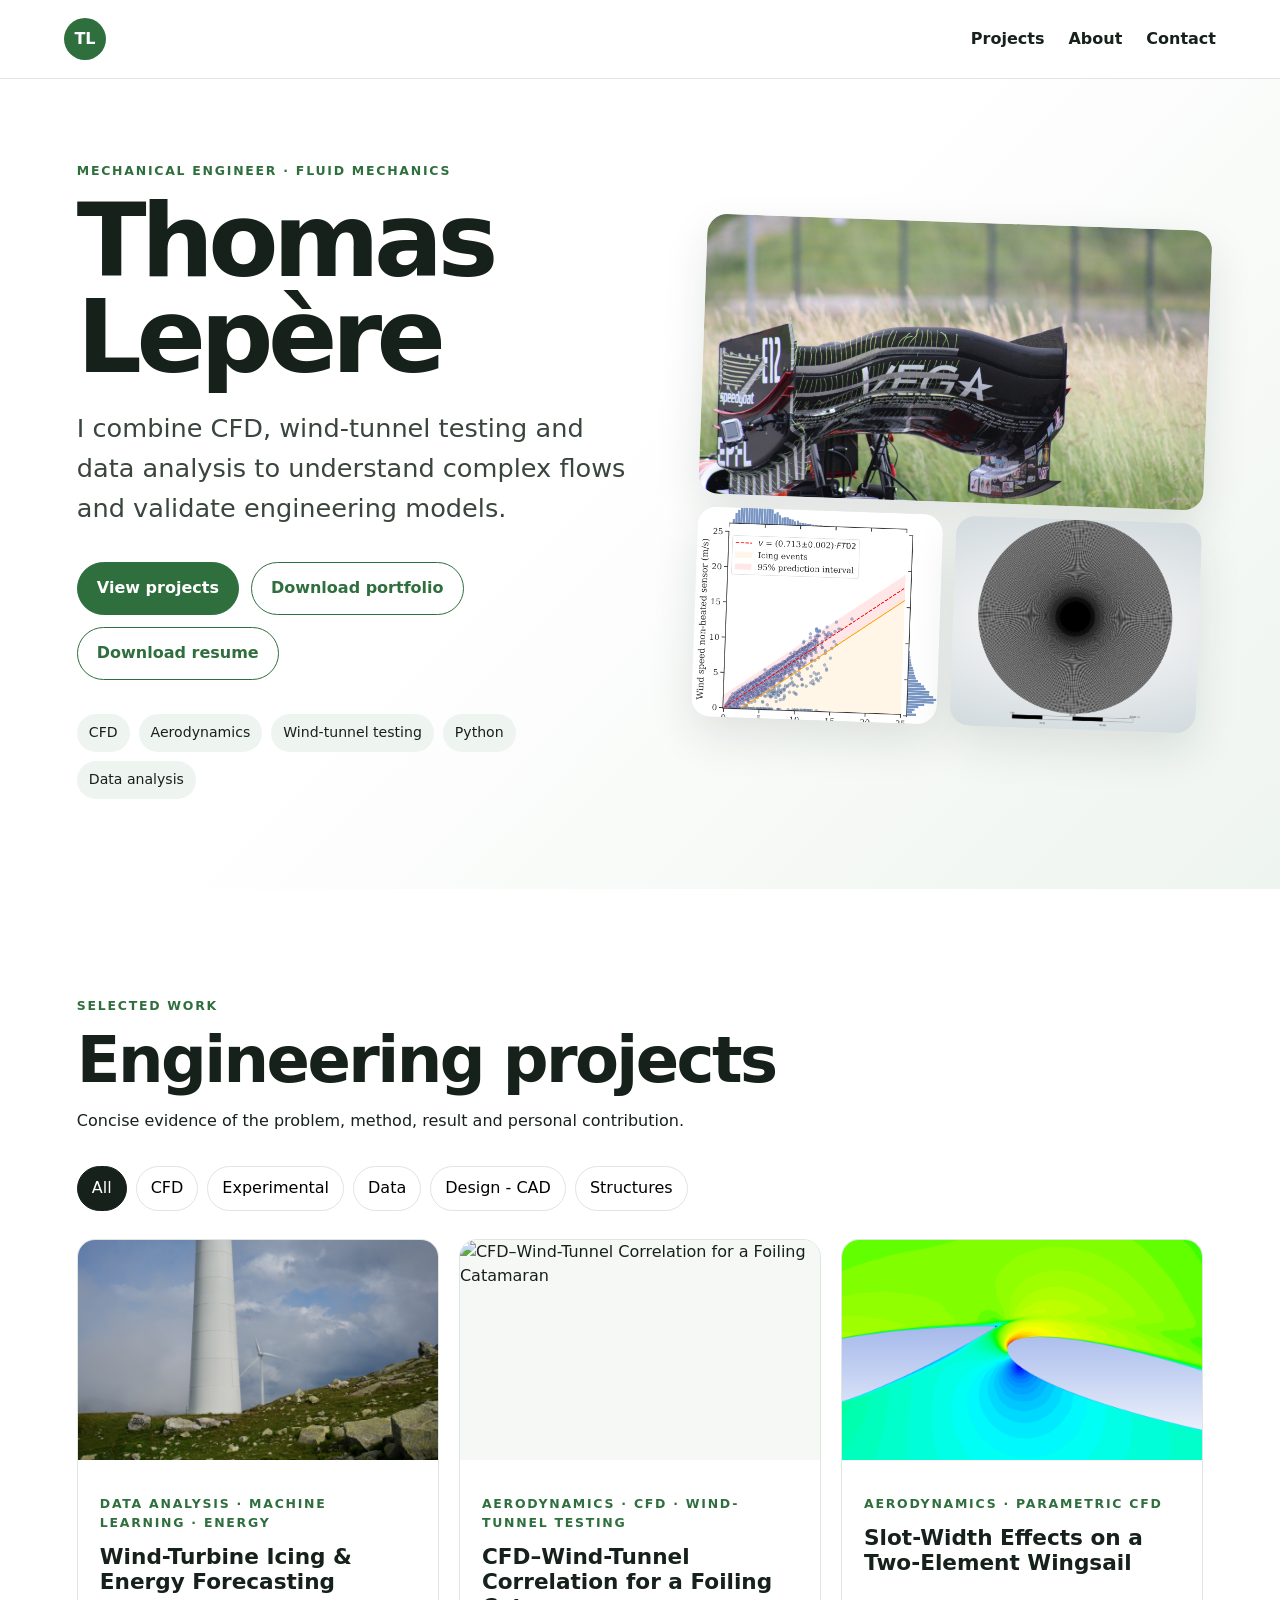
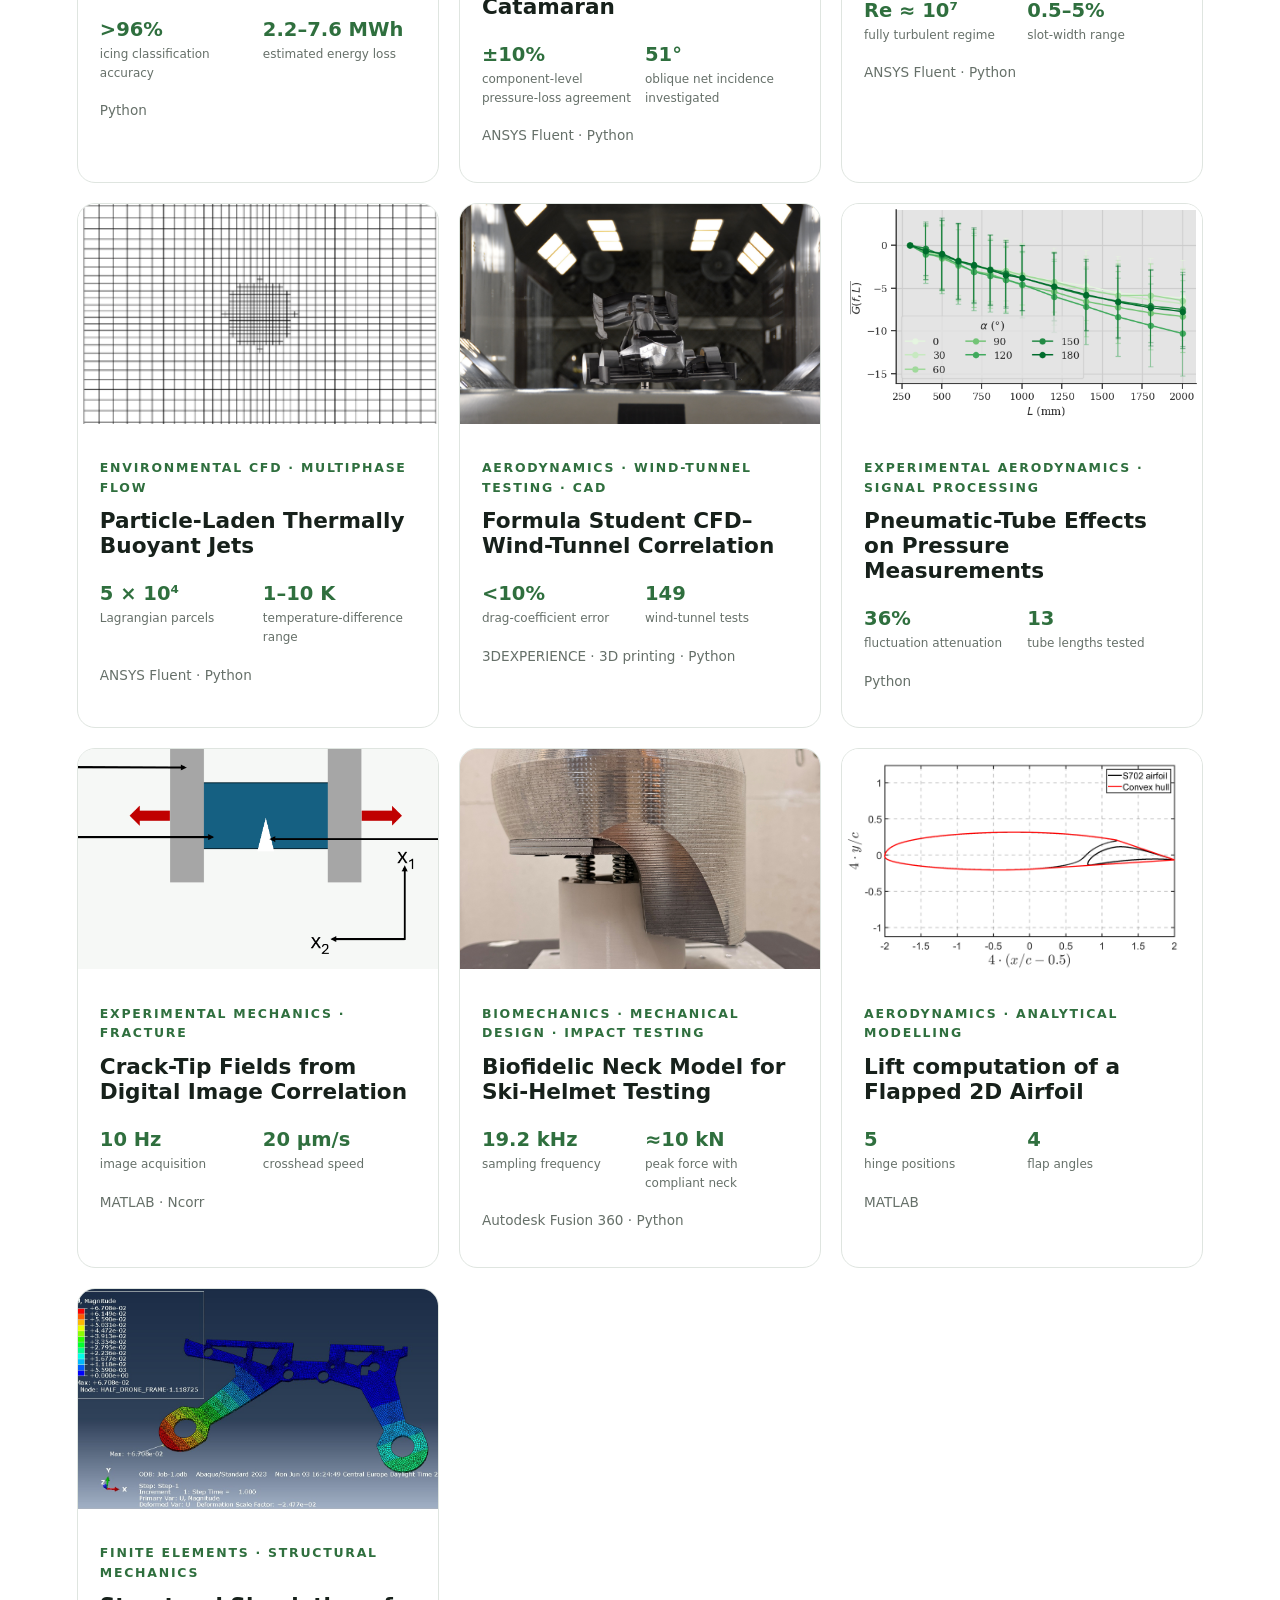
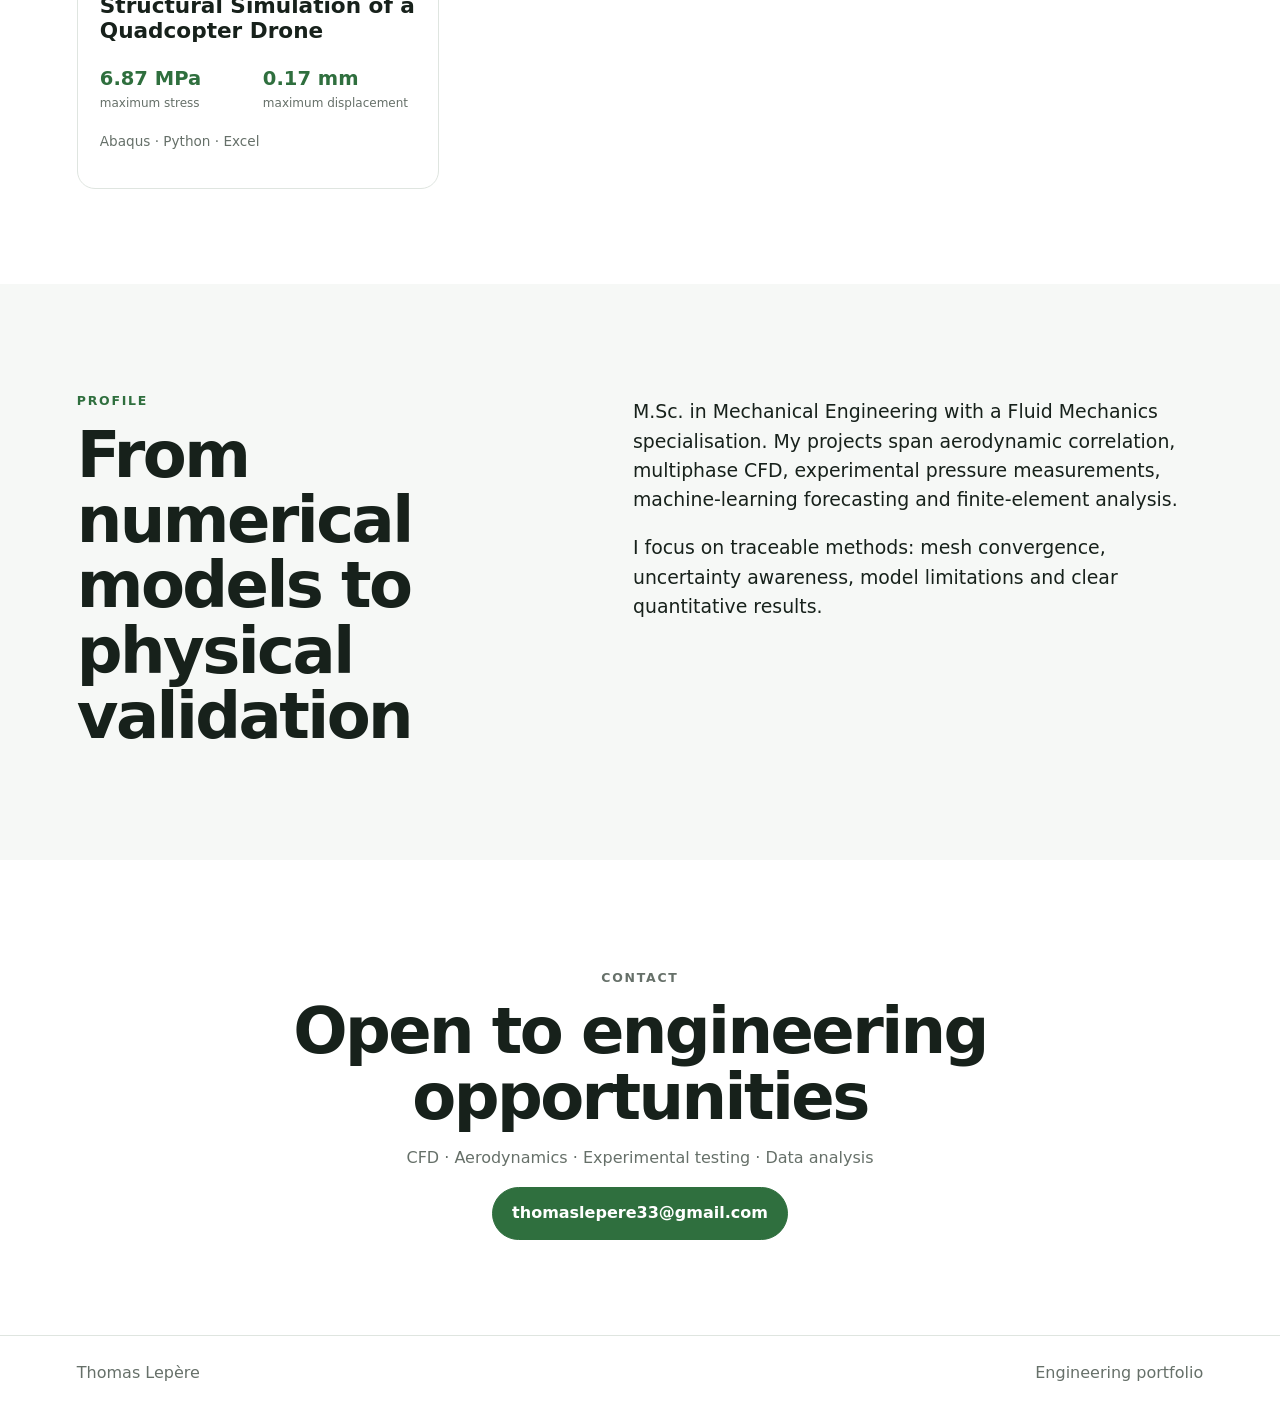
==== index.html @ ef188f52 "fini les cards" ====
<!doctype html>
<html lang="en">
  <head>
    <meta charset="utf-8">
    <meta name="viewport" content="width=device-width,initial-scale=1">
    <meta
      name="description"
      content="Thomas Lepère — Mechanical engineering portfolio focused on CFD, aerodynamics, wind-tunnel testing and data analysis."
    >
    <title>Thomas Lepère — Engineering Portfolio</title>
    <link rel="stylesheet" href="styles.css">
  </head>
  <body>
    <header class="site-header">
      <a class="brand" href="#top">TL</a>
      <nav>
        <a href="#projects">Projects</a>
        <a href="#about">About</a>
        <a href="#contact">Contact</a>
      </nav>
    </header>

    <main id="top">
      <section class="hero">
        <div class="hero-copy">
          <p class="eyebrow">Mechanical Engineer · Fluid Mechanics</p>
          <h1>Thomas Lepère</h1>
          <p class="lead">
            I combine CFD, wind-tunnel testing and data analysis to understand
            complex flows and validate engineering models.
          </p>
          <div class="hero-actions">
            <a class="button primary" href="#projects">View projects</a>
            <a class="button" href="portfolio.pdf">Download portfolio</a>
            <a class="button" href="resume.pdf">Download resume</a>
          </div>
          <div class="skill-row">
            <span>CFD</span>
            <span>Aerodynamics</span>
            <span>Wind-tunnel testing</span>
            <span>Python</span>
            <span>Data analysis</span>
          </div>
        </div>

        <div class="hero-visual">
          <div class="hero-grid">
            <img
              src="assets/formula-student/02.jpg"
              alt="Formula Student wind-tunnel model"
            >
            <img
              src="assets/wind-turbine-icing/01.png"
              alt="Wind turbine data analysis"
            >
            <img src="assets/wingsail-slot/01.png" alt="Wingsail CFD">
          </div>
        </div>
      </section>

      <section id="projects" class="section">
        <div class="section-heading">
          <p class="eyebrow">Selected work</p>
          <h2>Engineering projects</h2>
          <p>
            Concise evidence of the problem, method, result and personal
            contribution.
          </p>
        </div>

        <div class="filters">
          <button class="active" data-filter="all">All</button>
          <button data-filter="cfd">CFD</button>
          <button data-filter="wind">Experimental</button>
          <button data-filter="data">Data</button>
          <button data-filter="cad">Design - CAD</button>
          <button data-filter="structural">Structures</button>
        </div>

        <div class="project-grid">
          <article class="project-card" data-category="data analysis · machine learning · energy">
            <button
              class="card-open"
              data-project="wind-turbine-icing"
              aria-label="Open Wind-Turbine Icing & Energy Forecasting"
            >
              <div class="card-image">
                <img
                  src="assets/wind-turbine-icing/cover.jpeg"
                  alt="Wind-Turbine Icing & Energy Forecasting"
                  loading="lazy"
                >
              </div>
              <div class="card-body">
                <p class="eyebrow">Data analysis · Machine learning · Energy</p>
                <h3>Wind-Turbine Icing & Energy Forecasting</h3>
                <div class="metrics">
                  <span><strong>>96%</strong>icing classification accuracy</span>
                  <span><strong>2.2–7.6 MWh</strong>estimated energy loss</span>
                </div>
                <p class="tools">Python</p>
              </div>
            </button>
          </article>

          <article class="project-card" data-category="aerodynamics · cfd · wind-tunnel testing">
            <button
              class="card-open"
              data-project="tf35-correlation"
              aria-label="Open CFD–Wind-Tunnel Correlation for a Foiling Catamaran"
            >
              <div class="card-image">
                <img
                  src="assets/tf35-correlation/cover.png"
                  alt="CFD–Wind-Tunnel Correlation for a Foiling Catamaran"
                  loading="lazy"
                >
              </div>
              <div class="card-body">
                <p class="eyebrow">Aerodynamics · CFD · Wind-tunnel testing</p>
                <h3>CFD–Wind-Tunnel Correlation for a Foiling Catamaran</h3>
                <div class="metrics">
                  <span><strong>±10%</strong>component-level pressure-loss agreement</span>
                  <span><strong>51°</strong>oblique net incidence investigated</span>
                </div>
                <p class="tools">ANSYS Fluent · Python</p>
              </div>
            </button>
          </article>

          <article class="project-card" data-category="aerodynamics · parametric cfd">
            <button
              class="card-open"
              data-project="wingsail-slot"
              aria-label="Open Slot-Width Effects on a Two-Element Wingsail"
            >
              <div class="card-image">
                <img
                  src="assets/wingsail-slot/cover.png"
                  alt="Slot-Width Effects on a Two-Element Wingsail"
                  loading="lazy"
                >
              </div>
              <div class="card-body">
                <p class="eyebrow">Aerodynamics · Parametric CFD</p>
                <h3>Slot-Width Effects on a Two-Element Wingsail</h3>
                <div class="metrics">
                  <span><strong>Re ≈ 10⁷</strong>fully turbulent regime</span>
                  <span><strong>0.5–5%</strong>slot-width range</span>
                </div>
                <p class="tools">ANSYS Fluent · Python</p>
              </div>
            </button>
          </article>

          <article class="project-card" data-category="environmental cfd · multiphase flow">
            <button
              class="card-open"
              data-project="particle-jet"
              aria-label="Open Particle-Laden Thermally Buoyant Jets"
            >
              <div class="card-image">
                <img
                  src="assets/particle-jet/cover.png"
                  alt="Particle-Laden Thermally Buoyant Jets"
                  loading="lazy"
                >
              </div>
              <div class="card-body">
                <p class="eyebrow">Environmental CFD · Multiphase flow</p>
                <h3>Particle-Laden Thermally Buoyant Jets</h3>
                <div class="metrics">
                  <span><strong>5 × 10⁴</strong>Lagrangian parcels</span>
                  <span><strong>1–10 K</strong>temperature-difference range</span>
                </div>
                <p class="tools">ANSYS Fluent · Python</p>
              </div>
            </button>
          </article>

          <article class="project-card" data-category="aerodynamics · wind-tunnel testing · cad">
            <button
              class="card-open"
              data-project="formula-student"
              aria-label="Open Formula Student CFD–Wind-Tunnel Correlation"
            >
              <div class="card-image">
                <img
                  src="assets/formula-student/cover.jpg"
                  alt="Formula Student CFD–Wind-Tunnel Correlation"
                  loading="lazy"
                >
              </div>
              <div class="card-body">
                <p class="eyebrow">Aerodynamics · Wind-tunnel testing · CAD</p>
                <h3>Formula Student CFD–Wind-Tunnel Correlation</h3>
                <div class="metrics">
                  <span><strong><10%</strong>drag-coefficient error</span>
                  <span><strong>149</strong>wind-tunnel tests</span>
                </div>
                <p class="tools">3DEXPERIENCE · 3D printing · Python</p>
              </div>
            </button>
          </article>

          <article class="project-card" data-category="experimental aerodynamics · signal processing · wind-tunnel testing">
            <button
              class="card-open"
              data-project="pneumatic-tubes"
              aria-label="Open Pneumatic-Tube Effects on Pressure Measurements"
            >
              <div class="card-image">
                <img
                  src="assets/pneumatic-tubes/04.png"
                  alt="Pneumatic-Tube Effects on Pressure Measurements"
                  loading="lazy"
                >
              </div>
              <div class="card-body">
                <p class="eyebrow">Experimental aerodynamics · Signal processing</p>
                <h3>Pneumatic-Tube Effects on Pressure Measurements</h3>
                <div class="metrics">
                  <span><strong>36%</strong>fluctuation attenuation</span>
                  <span><strong>13</strong>tube lengths tested</span>
                </div>
                <p class="tools">Python</p>
              </div>
            </button>
          </article>

          <article class="project-card" data-category="experimental mechanics · fracture · structural mechanics">
            <button
              class="card-open"
              data-project="dic-crack"
              aria-label="Open Crack-Tip Fields from Digital Image Correlation"
            >
              <div class="card-image">
                <img
                  src="assets/dic-crack/01.png"
                  alt="Crack-Tip Fields from Digital Image Correlation"
                  loading="lazy"
                >
              </div>
              <div class="card-body">
                <p class="eyebrow">Experimental mechanics · Fracture</p>
                <h3>Crack-Tip Fields from Digital Image Correlation</h3>
                <div class="metrics">
                  <span><strong>10 Hz</strong>image acquisition</span>
                  <span><strong>20 µm/s</strong>crosshead speed</span>
                </div>
                <p class="tools">MATLAB · Ncorr</p>
              </div>
            </button>
          </article>

          <article class="project-card" data-category="biomechanics · mechanical design · impact testing · cad">
            <button
              class="card-open"
              data-project="helmet-neck"
              aria-label="Open Biofidelic Neck Model for Ski-Helmet Testing"
            >
              <div class="card-image">
                <img
                  src="assets/helmet-neck/cover.jpg"
                  alt="Biofidelic Neck Model for Ski-Helmet Testing"
                  loading="lazy"
                >
              </div>
              <div class="card-body">
                <p class="eyebrow">Biomechanics · Mechanical design · Impact testing</p>
                <h3>Biofidelic Neck Model for Ski-Helmet Testing</h3>
                <div class="metrics">
                  <span><strong>19.2 kHz</strong>sampling frequency</span>
                  <span><strong>≈10 kN</strong>peak force with compliant neck</span>
                </div>
                <p class="tools">Autodesk Fusion 360 · Python</p>
              </div>
            </button>
          </article>

          <article class="project-card" data-category="aerodynamics · analytical modelling">
            <button
              class="card-open"
              data-project="thin-airfoil"
              aria-label="Lift computation of a Flapped 2D Airfoil"
            >
              <div class="card-image">
                <img
                  src="assets/thin-airfoil/01.png"
                  alt="Lift computation of a Flapped 2D Airfoil"
                  loading="lazy"
                >
              </div>
              <div class="card-body">
                <p class="eyebrow">Aerodynamics · Analytical modelling</p>
                <h3>Lift computation of a Flapped 2D Airfoil</h3>
                <div class="metrics">
                  <span><strong>5</strong>hinge positions</span>
                  <span><strong>4</strong>flap angles</span>
                </div>
                <p class="tools">MATLAB</p>
              </div>
            </button>
          </article>

          <article class="project-card" data-category="finite elements · structural mechanics">
            <button
              class="card-open"
              data-project="drone-fea"
              aria-label="Open Structural Simulation of a Quadcopter Drone"
            >
              <div class="card-image">
                <img
                  src="assets/drone-fea/03.jpg"
                  alt="Structural Simulation of a Quadcopter Drone"
                  loading="lazy"
                >
              </div>
              <div class="card-body">
                <p class="eyebrow">Finite elements · Structural mechanics</p>
                <h3>Structural Simulation of a Quadcopter Drone</h3>
                <div class="metrics">
                  <span><strong>6.87 MPa</strong>maximum stress</span>
                  <span><strong>0.17 mm</strong>maximum displacement</span>
                </div>
                <p class="tools">Abaqus · Python · Excel</p>
              </div>
            </button>
          </article>
        </div>
      </section>

      <section id="about" class="section about">
        <div>
          <p class="eyebrow">Profile</p>
          <h2>From numerical models to physical validation</h2>
        </div>
        <div class="about-copy">
          <p>
            M.Sc. in Mechanical Engineering with a Fluid Mechanics specialisation.
            My projects span aerodynamic correlation, multiphase CFD,
            experimental pressure measurements, machine-learning forecasting and
            finite-element analysis.
          </p>
          <p>
            I focus on traceable methods: mesh convergence, uncertainty
            awareness, model limitations and clear quantitative results.
          </p>
        </div>
      </section>

      <section id="contact" class="section contact">
        <p class="eyebrow">Contact</p>
        <h2>Open to engineering opportunities</h2>
        <p>CFD · Aerodynamics · Experimental testing · Data analysis</p>
        <a class="button primary" href="mailto:thomaslepere33@gmail.com">
          thomaslepere33@gmail.com
        </a>
      </section>
    </main>

    <footer>
      <span>Thomas Lepère</span>
      <span>Engineering portfolio</span>
    </footer>

    <div class="detail-overlay" hidden>
      <section class="project-detail" id="wind-turbine-icing" hidden>
        <button class="detail-close" aria-label="Close project">×</button>
        <div class="detail-header">
          <p class="eyebrow">Data analysis · Machine learning · Energy</p>
          <h2>Wind-Turbine Icing & Energy Forecasting</h2>
          <p class="tools">Python</p>
        </div>
        <div class="detail-metrics">
          <div>
            <strong>>96%</strong>
            <span>icing classification accuracy</span>
          </div>
          <div>
            <strong>2.2–7.6 MWh</strong>
            <span>estimated energy loss</span>
          </div>
        </div>
        <div class="detail-copy">
          <div>
            <h3>Objective</h3>
            <p>
              Quantify icing-induced production losses and assess the long-term
              wind-energy potential of an alpine site.
            </p>
          </div>
          <div>
            <h3>Method</h3>
            <p>
              Combined SCADA data with heated and unheated anemometer
              measurements, labelled icing events, and trained classification and
              regression models.
            </p>
          </div>
          <div>
            <h3>Result</h3>
            <p>
              Identified 272 icing events. Estimated losses represented 5–18% of
              production, while long-term models indicated strong site potential.
            </p>
          </div>
          <div>
            <h3>My contribution</h3>
            <p>
              Data preparation, icing-event labelling, machine-learning
              modelling, statistical evaluation and energy-yield analysis.
            </p>
          </div>
        </div>
        <div class="gallery">
          <button class="gallery-item" data-full="assets/wind-turbine-icing/01.png">
            <img
              src="assets/wind-turbine-icing/01.png"
              alt="Figure from Wind-Turbine Icing & Energy Forecasting"
              loading="lazy"
            >
          </button>
          <button class="gallery-item" data-full="assets/wind-turbine-icing/03.png">
            <img
              src="assets/wind-turbine-icing/03.png"
              alt="Figure from Wind-Turbine Icing & Energy Forecasting"
              loading="lazy"
            >
          </button>
          <button class="gallery-item" data-full="assets/wind-turbine-icing/05.png">
            <img
              src="assets/wind-turbine-icing/05.png"
              alt="Figure from Wind-Turbine Icing & Energy Forecasting"
              loading="lazy"
            >
          </button>
          <button class="gallery-item" data-full="assets/wind-turbine-icing/02.png">
            <img
              src="assets/wind-turbine-icing/02.png"
              alt="Figure from Wind-Turbine Icing & Energy Forecasting"
              loading="lazy"
            >
          </button>
                    <button class="gallery-item" data-full="assets/wind-turbine-icing/04.png">
            <img
              src="assets/wind-turbine-icing/04.png"
              alt="Figure from Wind-Turbine Icing & Energy Forecasting"
              loading="lazy"
            >
          </button>
        </div>
      </section>

      <section class="project-detail" id="tf35-correlation" hidden>
        <button class="detail-close" aria-label="Close project">×</button>
        <div class="detail-header">
          <p class="eyebrow">Aerodynamics · CFD · Wind-tunnel testing</p>
          <h2>CFD–Wind-Tunnel Correlation for a Foiling Catamaran</h2>
          <p class="tools">ANSYS Fluent · Python</p>
        </div>
        <div class="detail-metrics">
          <div>
            <strong>±10%</strong>
            <span>component-level pressure-loss agreement</span>
          </div>
          <div>
            <strong>51°</strong>
            <span>oblique net incidence investigated</span>
          </div>
        </div>
        <div class="detail-copy">
          <div>
            <h3>Objective</h3>
            <p>
              Investigate the discrepancy between previous wind-tunnel
              measurements and CFD drag predictions for a TF35 foiling catamaran.
            </p>
          </div>
          <div>
            <h3>Method</h3>
            <p>
              Reproduced reduced-scale wind-tunnel conditions and compared
              resolved-net and porous-media modelling strategies.
            </p>
          </div>
          <div>
            <h3>Result</h3>
            <p>
              Matched component-level pressure losses after correcting porous
              parameters, but showed that the approach could not fully reproduce
              the net behaviour on the complete boat.
            </p>
          </div>
          <div>
            <h3>My contribution</h3>
            <p>
              CFD setup, wind-tunnel correlation, porous-media assessment and
              interpretation of modelling limitations.
            </p>
          </div>
        </div>
        <div class="gallery">
          <button class="gallery-item" data-full="assets/tf35-correlation/02.jpg">
            <img
              src="assets/tf35-correlation/02.jpg"
              alt="Figure from CFD–Wind-Tunnel Correlation for a Foiling Catamaran"
              loading="lazy"
            >
          </button>
          <button class="gallery-item" data-full="assets/tf35-correlation/01.png">
            <img
              src="assets/tf35-correlation/01.png"
              alt="Figure from CFD–Wind-Tunnel Correlation for a Foiling Catamaran"
              loading="lazy"
            >
          </button>
          <button class="gallery-item" data-full="assets/tf35-correlation/03.png">
            <img
              src="assets/tf35-correlation/03.png"
              alt="Figure from CFD–Wind-Tunnel Correlation for a Foiling Catamaran"
              loading="lazy"
            >
          </button>
          <button class="gallery-item" data-full="assets/tf35-correlation/04.png">
            <img
              src="assets/tf35-correlation/04.png"
              alt="Figure from CFD–Wind-Tunnel Correlation for a Foiling Catamaran"
              loading="lazy"
            >
          </button>
          <button class="gallery-item" data-full="assets/tf35-correlation/05.png">
            <img
              src="assets/tf35-correlation/05.png"
              alt="Figure from CFD–Wind-Tunnel Correlation for a Foiling Catamaran"
              loading="lazy"
            >
          </button>
        </div>
      </section>

      <section class="project-detail" id="wingsail-slot" hidden>
        <button class="detail-close" aria-label="Close project">×</button>
        <div class="detail-header">
          <p class="eyebrow">Aerodynamics · Parametric CFD</p>
          <h2>Slot-Width Effects on a Two-Element Wingsail</h2>
          <p class="tools">ANSYS Fluent · Python</p>
        </div>
        <div class="detail-metrics">
          <div>
            <strong>k-ω SST</strong>
            <span>turbulence model</span>
          </div>
          <div>
            <strong>60</strong>
            <span>configurations tested</span>
          </div>
        </div>
        <div class="detail-copy">
          <div>
            <h3>Objective</h3>
            <p>
              Determine when the slot between two wingsail elements improves
              aerodynamic performance.
            </p>
          </div>
          <div>
            <h3>Method</h3>
            <p>
              Ran a 2D steady-RANS parametric study across angle of attack,
              camber and slot width after mesh- and domain-convergence checks.
            </p>
          </div>
          <div>
            <h3>Result</h3>
            <p>
              No universal optimum was found. Wider gaps became more beneficial
              at high angles of attack, while performance depended strongly on
              camber and operating point.
            </p>
          </div>
          <div>
            <h3>My contribution</h3>
            <p>
              Geometry parameterisation, convergence studies, CFD campaign and
              aerodynamic post-processing.
            </p>
          </div>
        </div>
        <div class="gallery">
          <button class="gallery-item" data-full="assets/wingsail-slot/01.png">
            <img
              src="assets/wingsail-slot/01.png"
              alt="Figure from Slot-Width Effects on a Two-Element Wingsail"
              loading="lazy"
            >
          </button>
          <button class="gallery-item" data-full="assets/wingsail-slot/02.png">
            <img
              src="assets/wingsail-slot/02.png"
              alt="Figure from Slot-Width Effects on a Two-Element Wingsail"
              loading="lazy"
            >
          </button>
          <button class="gallery-item" data-full="assets/wingsail-slot/04.png">
            <img
              src="assets/wingsail-slot/04.png"
              alt="Figure from Slot-Width Effects on a Two-Element Wingsail"
              loading="lazy"
            >
          </button>
          <button class="gallery-item" data-full="assets/wingsail-slot/03.png">
            <img
              src="assets/wingsail-slot/03.png"
              alt="Figure from Slot-Width Effects on a Two-Element Wingsail"
              loading="lazy"
            >
          </button>
          <button class="gallery-item" data-full="assets/wingsail-slot/05.png">
            <img
              src="assets/wingsail-slot/05.png"
              alt="Figure from Slot-Width Effects on a Two-Element Wingsail"
              loading="lazy"
            >
          </button>
        </div>
      </section>

      <section class="project-detail" id="particle-jet" hidden>
        <button class="detail-close" aria-label="Close project">×</button>
        <div class="detail-header">
          <p class="eyebrow">Environmental CFD · Multiphase flow</p>
          <h2>Particle-Laden Thermally Buoyant Jets</h2>
          <p class="tools">ANSYS Fluent · Python</p>
        </div>
        <div class="detail-metrics">
          <div>
            <strong>5 × 10⁴</strong>
            <span>Lagrangian parcels</span>
          </div>
          <div>
            <strong>1–10 K</strong>
            <span>temperature-difference range</span>
          </div>
        </div>
        <div class="detail-copy">
          <div>
            <h3>Objective</h3>
            <p>
              Assess how thermal buoyancy changes a horizontal jet trajectory and
              the resulting particle deposition.
            </p>
          </div>
          <div>
            <h3>Method</h3>
            <p>
              Coupled a 3D steady-RANS carrier phase with a Lagrangian Discrete
              Phase Model, including mesh convergence and sediment trapping.
            </p>
          </div>
          <div>
            <h3>Result</h3>
            <p>
              Thermal buoyancy strongly deflected the plume, while deposition
              changed noticeably only for a limited fraction of particles.
            </p>
          </div>
          <div>
            <h3>My contribution</h3>
            <p>
              Simulation setup, mesh-convergence analysis, multiphase modelling
              and plume/deposition post-processing.
            </p>
          </div>
        </div>
        <div class="gallery">
          <button class="gallery-item" data-full="assets/particle-jet/02.png">
            <img
              src="assets/particle-jet/02.png"
              alt="Figure from Particle-Laden Thermally Buoyant Jets"
              loading="lazy"
            >
          </button>
          <button class="gallery-item" data-full="assets/particle-jet/04.png">
            <img
              src="assets/particle-jet/04.png"
              alt="Figure from Particle-Laden Thermally Buoyant Jets"
              loading="lazy"
            >
          </button>
          <button class="gallery-item" data-full="assets/particle-jet/01.png">
            <img
              src="assets/particle-jet/01.png"
              alt="Figure from Particle-Laden Thermally Buoyant Jets"
              loading="lazy"
            >
          </button>
          <button class="gallery-item" data-full="assets/particle-jet/05.png">
            <img
              src="assets/particle-jet/05.png"
              alt="Figure from Particle-Laden Thermally Buoyant Jets"
              loading="lazy"
            >
          </button>
          <button class="gallery-item" data-full="assets/particle-jet/03.png">
            <img
              src="assets/particle-jet/03.png"
              alt="Figure from Particle-Laden Thermally Buoyant Jets"
              loading="lazy"
            >
          </button>
        </div>
      </section>

      <section class="project-detail" id="formula-student" hidden>
        <button class="detail-close" aria-label="Close project">×</button>
        <div class="detail-header">
          <p class="eyebrow">Aerodynamics · Wind-tunnel testing · CAD</p>
          <h2>Formula Student CFD–Wind-Tunnel Correlation</h2>
          <p class="tools">3DEXPERIENCE · 3D printing · Python</p>
        </div>
        <div class="detail-metrics">
          <div>
            <strong><50 m/s</strong>
            <span>maximum wind speed</span>
          </div>
          <div>
            <strong>450 N</strong>
            <span>maximum downforce</span>
          </div>
        </div>
        <div class="detail-copy">
          <div>
            <h3>Objective</h3>
            <p>
              Validate the team’s CFD methodology using a reduced-scale Formula
              Student race-car model.
            </p>
          </div>
          <div>
            <h3>Method</h3>
            <p>
              Designed and tested a 1:3-scale 3D-printed model, then compared
              measured aerodynamic coefficients and flow observations with CFD.
            </p>
          </div>
          <div>
            <h3>Result</h3>
            <p>
              Drag correlation was within 10%. Lift proved more sensitive to
              support effects, model deformation and measurement uncertainty.
            </p>
          </div>
          <div>
            <h3>My contribution</h3>
            <p>
              Reduced-model CAD and manufacturing, experimental campaign.
            </p>
          </div>
        </div>
        <div class="gallery">
          <button class="gallery-item" data-full="assets/formula-student/01.png">
            <img
              src="assets/formula-student/01.png"
              alt="Figure from Formula Student CFD–Wind-Tunnel Correlation"
              loading="lazy"
            >
          </button>
          <button class="gallery-item" data-full="assets/formula-student/02.jpg">
            <img
              src="assets/formula-student/02.jpg"
              alt="Figure from Formula Student CFD–Wind-Tunnel Correlation"
              loading="lazy"
            >
          </button>
          <button class="gallery-item" data-full="assets/formula-student/03.jpg">
            <img
              src="assets/formula-student/03.jpg"
              alt="Figure from Formula Student CFD–Wind-Tunnel Correlation"
              loading="lazy"
            >
          </button>
          <button class="gallery-item" data-full="assets/formula-student/04.png">
            <img
              src="assets/formula-student/04.png"
              alt="Figure from Formula Student CFD–Wind-Tunnel Correlation"
              loading="lazy"
            >
          </button>
        </div>
      </section>

      <section class="project-detail" id="pneumatic-tubes" hidden>
        <button class="detail-close" aria-label="Close project">×</button>
        <div class="detail-header">
          <p class="eyebrow">Experimental aerodynamics · Signal processing</p>
          <h2>Pneumatic-Tube Effects on Pressure Measurements</h2>
          <p class="tools">Python</p>
        </div>
        <div class="detail-metrics">
          <div>
            <strong>30 seconds</strong>
            <span>acquisition duration</span>
          </div>
          <div>
            <strong>1000 Hz</strong>
            <span>sampling frequency</span>
          </div>
        </div>
        <div class="detail-copy">
          <div>
            <h3>Objective</h3>
            <p>
              Quantify how pneumatic-tube length affects steady and unsteady
              wall-pressure measurements.
            </p>
          </div>
          <div>
            <h3>Method</h3>
            <p>
              Designed a cylinder experiment, acquired pressure signals for
              several angular positions, and performed statistical and spectral
              analyses.
            </p>
          </div>
          <div>
            <h3>Result</h3>
            <p>
              Mean pressure coefficients remained nearly unchanged, whereas
              longer tubes attenuated pressure fluctuations and shifted spectral
              content.
            </p>
          </div>
          <div>
            <h3>My contribution</h3>
            <p>
              Experimental design, acquisition workflow, statistics, Fourier
              analysis and interpretation of the measurement chain.
            </p>
          </div>
        </div>
        <div class="gallery">
          <button class="gallery-item" data-full="assets/pneumatic-tubes/02.png">
            <img
              src="assets/pneumatic-tubes/02.png"
              alt="Figure from Pneumatic-Tube Effects on Pressure Measurements"
              loading="lazy"
            >
          </button>
          <button class="gallery-item" data-full="assets/pneumatic-tubes/01.png">
            <img
              src="assets/pneumatic-tubes/01.png"
              alt="Figure from Pneumatic-Tube Effects on Pressure Measurements"
              loading="lazy"
            >
          </button>
          <button class="gallery-item" data-full="assets/pneumatic-tubes/03.png">
            <img
              src="assets/pneumatic-tubes/03.png"
              alt="Figure from Pneumatic-Tube Effects on Pressure Measurements"
              loading="lazy"
            >
          </button>
          <button class="gallery-item" data-full="assets/pneumatic-tubes/04.png">
            <img
              src="assets/pneumatic-tubes/04.png"
              alt="Figure from Pneumatic-Tube Effects on Pressure Measurements"
              loading="lazy"
            >
          </button>
          <button class="gallery-item" data-full="assets/pneumatic-tubes/05.png">
            <img
              src="assets/pneumatic-tubes/05.png"
              alt="Figure from Pneumatic-Tube Effects on Pressure Measurements"
              loading="lazy"
            >
          </button>
          <button class="gallery-item" data-full="assets/pneumatic-tubes/06.png">
            <img
              src="assets/pneumatic-tubes/06.png"
              alt="Figure from Pneumatic-Tube Effects on Pressure Measurements"
              loading="lazy"
            >
          </button>
          <button class="gallery-item" data-full="assets/pneumatic-tubes/07.png">
            <img
              src="assets/pneumatic-tubes/07.png"
              alt="Figure from Pneumatic-Tube Effects on Pressure Measurements"
              loading="lazy"
            >
          </button>
        </div>
      </section>

      <section class="project-detail" id="dic-crack" hidden>
        <button class="detail-close" aria-label="Close project">×</button>
        <div class="detail-header">
          <p class="eyebrow">Experimental mechanics · Fracture</p>
          <h2>Crack-Tip Fields from Digital Image Correlation</h2>
          <p class="tools">MATLAB · Ncorr</p>
        </div>
        <div class="detail-metrics">
          <div>
            <strong>3</strong>
            <span>samples studied</span>
          </div>
          <div>
            <strong>20 µm/s</strong>
            <span>crosshead speed</span>
          </div>
        </div>
        <div class="detail-copy">
          <div>
            <h3>Objective</h3>
            <p>
              Assess whether linear-elastic fracture mechanics remains valid for
              highly deformable polyacrylamide hydrogels.
            </p>
          </div>
          <div>
            <h3>Method</h3>
            <p>
              Used Digital Image Correlation to obtain displacement and strain
              fields, calculated the J-integral and compared linear and
              nonlinear stress-intensity estimates.
            </p>
          </div>
          <div>
            <h3>Result</h3>
            <p>
              The linear model agreed well with two samples, while a third
              highlighted sensitivity to nonlinear material behaviour and
              experimental conditions.
            </p>
          </div>
          <div>
            <h3>My contribution</h3>
            <p>
              DIC processing, stress-field reconstruction, J-integral
              implementation and comparison of fracture models.
            </p>
          </div>
        </div>
        <div class="gallery">
          <button class="gallery-item" data-full="assets/dic-crack/01.png">
            <img
              src="assets/dic-crack/01.png"
              alt="Figure from Crack-Tip Fields from Digital Image Correlation"
              loading="lazy"
            >
          </button>
          <button class="gallery-item" data-full="assets/dic-crack/02.png">
            <img
              src="assets/dic-crack/02.png"
              alt="Figure from Crack-Tip Fields from Digital Image Correlation"
              loading="lazy"
            >
          </button>
          <button class="gallery-item" data-full="assets/dic-crack/04.png">
            <img
              src="assets/dic-crack/04.png"
              alt="Figure from Crack-Tip Fields from Digital Image Correlation"
              loading="lazy"
            >
          </button>
          <button class="gallery-item" data-full="assets/dic-crack/03.png">
            <img
              src="assets/dic-crack/03.png"
              alt="Figure from Crack-Tip Fields from Digital Image Correlation"
              loading="lazy"
            >
          </button>
          <button class="gallery-item" data-full="assets/dic-crack/05.png">
            <img
              src="assets/dic-crack/05.png"
              alt="Figure from Crack-Tip Fields from Digital Image Correlation"
              loading="lazy"
            >
          </button>
        </div>
      </section>

      <section class="project-detail" id="helmet-neck" hidden>
        <button class="detail-close" aria-label="Close project">×</button>
        <div class="detail-header">
          <p class="eyebrow">Biomechanics · Mechanical design · Impact testing</p>
          <h2>Biofidelic Neck Model for Ski-Helmet Testing</h2>
          <p class="tools">Autodesk Fusion 360 · Python</p>
        </div>
        <div class="detail-metrics">
          <div>
            <strong>19.2 kHz</strong>
            <span>sampling frequency</span>
          </div>
          <div>
            <strong>≈10 kN</strong>
            <span>peak force with compliant neck</span>
          </div>
        </div>
        <div class="detail-copy">
          <div>
            <h3>Objective</h3>
            <p>
              Introduce controlled neck-like compliance into a conventional rigid
              helmet-impact test setup.
            </p>
          </div>
          <div>
            <h3>Method</h3>
            <p>
              Designed a spring-based, manufacturable neck with guides and an
              end-stop, then compared rigid and compliant configurations in
              drop-tower tests.
            </p>
          </div>
          <div>
            <h3>Result</h3>
            <p>
              The compliant configuration reduced peak force from approximately
              12–13 kN to about 10 kN and reduced exposure above the 250 g
              threshold.
            </p>
          </div>
          <div>
            <h3>My contribution</h3>
            <p>
              Concept selection, CAD design, component sizing, prototype
              integration and test-data analysis.
            </p>
          </div>
        </div>
        <div class="gallery">
          <button class="gallery-item" data-full="assets/helmet-neck/04.png">
            <img
              src="assets/helmet-neck/04.png"
              alt="Figure from Biofidelic Neck Model for Ski-Helmet Testing"
              loading="lazy"
            >
          </button>
          <button class="gallery-item" data-full="assets/helmet-neck/02.png">
            <img
              src="assets/helmet-neck/02.png"
              alt="Figure from Biofidelic Neck Model for Ski-Helmet Testing"
              loading="lazy"
            >
          </button>
          <button class="gallery-item" data-full="assets/helmet-neck/03.jpg">
            <img
              src="assets/helmet-neck/03.jpg"
              alt="Figure from Biofidelic Neck Model for Ski-Helmet Testing"
              loading="lazy"
            >
          </button>
        </div>
      </section>

      <section class="project-detail" id="thin-airfoil" hidden>
        <button class="detail-close" aria-label="Close project">×</button>
        <div class="detail-header">
          <p class="eyebrow">Aerodynamics · Analytical modelling</p>
          <h2>Lift and Drag of a Flapped 2D Airfoil</h2>
          <p class="tools">MATLAB</p>
        </div>
        <div class="detail-metrics">
          <div>
            <strong>5</strong>
            <span>hinge positions</span>
          </div>
          <div>
            <strong>4</strong>
            <span>flap angles</span>
          </div>
        </div>
        <div class="detail-copy">
          <div>
            <h3>Objective</h3>
            <p>
              Reproduce lift and pressure-distribution trends from a published
              two-dimensional airfoil study.
            </p>
          </div>
          <div>
            <h3>Method</h3>
            <p>
              Implemented Thin Airfoil Theory with an arbitrary flap-hinge
              location and compared multiple flap-angle and hinge-position
              configurations.
            </p>
          </div>
          <div>
            <h3>Result</h3>
            <p>
              The analytical model reproduced low-angle trends efficiently, while
              deviations increased near separation and stall where inviscid
              theory is limited.
            </p>
          </div>
          <div>
            <h3>My contribution</h3>
            <p>
              MATLAB implementation, geometry parameterisation and validation
              against reference results.
            </p>
          </div>
        </div>
        <div class="gallery">
          <button class="gallery-item" data-full="assets/thin-airfoil/01.png">
            <img
              src="assets/thin-airfoil/01.png"
              alt="Figure from Lift and Drag of a Flapped 2D Airfoil"
              loading="lazy"
            >
          </button>
          <button class="gallery-item" data-full="assets/thin-airfoil/02.png">
            <img
              src="assets/thin-airfoil/02.png"
              alt="Figure from Lift and Drag of a Flapped 2D Airfoil"
              loading="lazy"
            >
          </button>
          <button class="gallery-item" data-full="assets/thin-airfoil/03.png">
            <img
              src="assets/thin-airfoil/03.png"
              alt="Figure from Lift and Drag of a Flapped 2D Airfoil"
              loading="lazy"
            >
          </button>
          <button class="gallery-item" data-full="assets/thin-airfoil/04.png">
            <img
              src="assets/thin-airfoil/04.png"
              alt="Figure from Lift and Drag of a Flapped 2D Airfoil"
              loading="lazy"
            >
          </button>
        </div>
      </section>

      <section class="project-detail" id="drone-fea" hidden>
        <button class="detail-close" aria-label="Close project">×</button>
        <div class="detail-header">
          <p class="eyebrow">Finite elements · Structural mechanics</p>
          <h2>Structural Simulation of a Quadcopter Drone</h2>
          <p class="tools">Abaqus · Python · Excel</p>
        </div>
        <div class="detail-metrics">
          <div>
            <strong>6.87 MPa</strong>
            <span>maximum stress</span>
          </div>
          <div>
            <strong>0.17 mm</strong>
            <span>maximum displacement</span>
          </div>
        </div>
        <div class="detail-copy">
          <div>
            <h3>Objective</h3>
            <p>
              Validate an FPV drone frame under normal-flight loads and identify
              opportunities for weight reduction.
            </p>
          </div>
          <div>
            <h3>Method</h3>
            <p>
              Performed modal and static finite-element analyses with
              mesh-convergence studies for hovering, camera integration and
              asymmetric turning.
            </p>
          </div>
          <div>
            <h3>Result</h3>
            <p>
              The most demanding turning case remained far below the aluminium
              yield strength, supporting further mass optimisation.
            </p>
          </div>
          <div>
            <h3>My contribution</h3>
            <p>
              Load-case definition, FE modelling, convergence studies and
              structural-margin assessment.
            </p>
          </div>
        </div>
        <div class="gallery">
          <button class="gallery-item" data-full="assets/drone-fea/03.jpg">
            <img
              src="assets/drone-fea/03.jpg"
              alt="Figure from Structural Simulation of a Quadcopter Drone"
              loading="lazy"
            >
          </button>
          <button class="gallery-item" data-full="assets/drone-fea/01.png">
            <img
              src="assets/drone-fea/01.png"
              alt="Figure from Structural Simulation of a Quadcopter Drone"
              loading="lazy"
            >
          </button>
          <button class="gallery-item" data-full="assets/drone-fea/02.jpg">
            <img
              src="assets/drone-fea/02.jpg"
              alt="Figure from Structural Simulation of a Quadcopter Drone"
              loading="lazy"
            >
          </button>
        </div>
      </section>
    </div>

    <div class="lightbox" hidden>
      <button aria-label="Close image">×</button>
      <img alt="Expanded project figure">
    </div>

    <script src="script.js"></script>
  </body>
</html>
---- styles.css ----
:root {
  --ink: #17211b;
  --muted: #667069;
  --line: #dfe5e0;
  --paper: #f6f8f6;
  --green: #2f6f3e;
  --accent: #55a630;
  --white: #fff;
  --radius: 18px;
  --shadow: 0 18px 45px rgba(20, 35, 24, 0.11);
}

* {
  box-sizing: border-box;
}

html {
  scroll-behavior: smooth;
}

body {
  margin: 0;
  font-family: Inter, ui-sans-serif, system-ui, -apple-system, BlinkMacSystemFont,
    "Segoe UI", sans-serif;
  color: var(--ink);
  background: var(--white);
  line-height: 1.55;
}

img {
  max-width: 100%;
  display: block;
}

button,
a {
  font: inherit;
}

.site-header {
  position: sticky;
  top: 0;
  z-index: 20;
  display: flex;
  justify-content: space-between;
  align-items: center;
  padding: 18px clamp(22px, 5vw, 72px);
  background: rgba(255, 255, 255, 0.92);
  backdrop-filter: blur(14px);
  border-bottom: 1px solid var(--line);
}

.brand {
  display: grid;
  place-items: center;
  width: 42px;
  height: 42px;
  border-radius: 50%;
  background: var(--green);
  color: #fff;
  text-decoration: none;
  font-weight: 800;
}

.site-header nav {
  display: flex;
  gap: 24px;
}

.site-header nav a {
  color: var(--ink);
  text-decoration: none;
  font-weight: 650;
}

.hero {
  min-height: 78vh;
  display: grid;
  grid-template-columns: 1.05fr 0.95fr;
  align-items: center;
  gap: 5vw;
  padding: 70px clamp(22px, 6vw, 92px) 90px;
  background: linear-gradient(135deg, #fff 45%, #eef4ef);
}

.hero h1 {
  font-size: clamp(54px, 8vw, 108px);
  line-height: 0.93;
  letter-spacing: -0.055em;
  margin: 12px 0 24px;
}

.eyebrow {
  text-transform: uppercase;
  letter-spacing: 0.14em;
  font-size: 0.78rem;
  font-weight: 800;
  color: var(--green);
}

.lead {
  font-size: clamp(20px, 2vw, 29px);
  max-width: 760px;
  color: #39453d;
}

.hero-actions {
  display: flex;
  gap: 12px;
  flex-wrap: wrap;
  margin: 34px 0;
}

.button {
  display: inline-flex;
  align-items: center;
  justify-content: center;
  padding: 13px 19px;
  border: 1px solid var(--green);
  border-radius: 999px;
  color: var(--green);
  font-weight: 750;
  text-decoration: none;
}

.button.primary {
  background: var(--green);
  color: #fff;
}

.skill-row {
  display: flex;
  flex-wrap: wrap;
  gap: 9px;
}

.skill-row span {
  padding: 8px 12px;
  background: #eef4ef;
  border-radius: 999px;
  font-size: 0.88rem;
}

.hero-grid {
  display: grid;
  grid-template-columns: 1fr 1fr;
  gap: 13px;
  transform: rotate(2deg);
}

.hero-grid img {
  width: 100%;
  height: 210px;
  object-fit: cover;
  border-radius: 20px;
  box-shadow: var(--shadow);
  background: #fff;
}

.hero-grid img:first-child {
  grid-column: 1 / -1;
  height: 280px;
}

.section {
  padding: 95px clamp(22px, 6vw, 92px);
}

.section-heading {
  max-width: 700px;
  margin-bottom: 32px;
}

.section h2 {
  font-size: clamp(38px, 5vw, 68px);
  line-height: 1.02;
  letter-spacing: -0.04em;
  margin: 8px 0 16px;
}

.filters {
  display: flex;
  gap: 9px;
  flex-wrap: wrap;
  margin-bottom: 28px;
}

.filters button {
  border: 1px solid var(--line);
  background: #fff;
  padding: 9px 14px;
  border-radius: 999px;
  cursor: pointer;
}

.filters button.active {
  background: var(--ink);
  color: #fff;
  border-color: var(--ink);
}

.project-grid {
  display: grid;
  grid-template-columns: repeat(3, minmax(0, 1fr));
  gap: 20px;
}

.project-card {
  border: 1px solid var(--line);
  border-radius: var(--radius);
  overflow: hidden;
  background: #fff;
  transition: 0.2s transform, 0.2s box-shadow;
}

.project-card:hover {
  transform: translateY(-5px);
  box-shadow: var(--shadow);
}

.card-open {
  display: block;
  width: 100%;
  border: 0;
  background: transparent;
  padding: 0;
  text-align: left;
  cursor: pointer;
  color: inherit;
}

.card-image {
  height: 220px;
  background: var(--paper);
  overflow: hidden;
}

.card-image img {
  width: 100%;
  height: 100%;
  object-fit: cover;
}

.card-body {
  padding: 22px;
}

.card-body h3 {
  font-size: 1.35rem;
  line-height: 1.15;
  margin: 8px 0 20px;
}

.metrics {
  display: grid;
  grid-template-columns: 1fr 1fr;
  gap: 10px;
}

.metrics span {
  font-size: 0.75rem;
  color: var(--muted);
}

.metrics strong {
  display: block;
  color: var(--green);
  font-size: 1.22rem;
}

.tools {
  color: var(--muted);
  font-size: 0.85rem;
  margin-top: 18px;
}

.about {
  display: grid;
  grid-template-columns: 0.9fr 1.1fr;
  gap: 7vw;
  background: var(--paper);
}

.about-copy {
  font-size: 1.18rem;
}

.contact {
  text-align: center;
}

.contact p {
  color: var(--muted);
}

footer {
  display: flex;
  justify-content: space-between;
  padding: 25px clamp(22px, 6vw, 92px);
  border-top: 1px solid var(--line);
  color: var(--muted);
}

.project-detail {
  position: relative;
  max-width: 1180px;
  margin: auto;
  background: #fff;
  border-radius: 26px;
  padding: clamp(25px, 5vw, 70px);
  box-shadow: var(--shadow);
}

.detail-header h2 {
  font-size: clamp(38px, 5vw, 68px);
  line-height: 1;
  margin: 10px 0;
}

.detail-metrics {
  display: grid;
  grid-template-columns: 1fr 1fr;
  gap: 14px;
  margin: 35px 0;
}

.detail-metrics div {
  background: var(--paper);
  border-radius: 16px;
  padding: 20px;
}

.detail-metrics strong {
  display: block;
  font-size: 2rem;
  color: var(--green);
}

.detail-metrics span {
  color: var(--muted);
}

.detail-copy {
  display: grid;
  grid-template-columns: 1fr 1fr;
  gap: 20px 36px;
  margin-bottom: 38px;
}

.detail-copy h3 {
  font-size: 0.85rem;
  text-transform: uppercase;
  letter-spacing: 0.12em;
  color: var(--green);
}

.gallery {
  display: grid;
  grid-template-columns: repeat(3, 1fr);
  gap: 12px;
}

.gallery-item {
  border: 0;
  padding: 0;
  background: var(--paper);
  border-radius: 12px;
  overflow: hidden;
  cursor: zoom-in;
}

.gallery-item img {
  width: 100%;
  height: 220px;
  object-fit: contain;
}

.lightbox {
  position: fixed;
  inset: 0;
  z-index: 60;
  background: rgba(0, 0, 0, 0.9);
  display: grid;
  place-items: center;
  padding: 5vw;
}

.lightbox img {
  max-width: 92vw;
  max-height: 88vh;
  object-fit: contain;
}

.lightbox button {
  position: absolute;
  right: 25px;
  top: 15px;
  color: #fff;
  background: transparent;
  border: 0;
  font-size: 2.5rem;
  cursor: pointer;
}

[hidden] {
  display: none !important;
}

@media (max-width: 950px) {
  .hero {
    grid-template-columns: 1fr;
  }

  .hero-visual {
    max-width: 720px;
  }

  .project-grid {
    grid-template-columns: repeat(2, 1fr);
  }

  .about {
    grid-template-columns: 1fr;
  }

  .gallery {
    grid-template-columns: repeat(2, 1fr);
  }
}

@media (max-width: 620px) {
  .site-header nav {
    gap: 12px;
    font-size: 0.88rem;
  }

  .hero {
    padding-top: 45px;
  }

  .hero-grid img,
  .hero-grid img:first-child {
    height: 165px;
  }

  .project-grid {
    grid-template-columns: 1fr;
  }

  .detail-copy,
  .detail-metrics {
    grid-template-columns: 1fr;
  }

  .gallery {
    grid-template-columns: 1fr;
  }

  .gallery-item img {
    height: auto;
  }

  .metrics {
    grid-template-columns: 1fr 1fr;
  }

  footer {
    flex-direction: column;
    gap: 5px;
  }
}
body.detail-page {
  background: var(--paper);
}

.detail-page-main {
  padding: 48px clamp(22px, 6vw, 92px) 90px;
}

.detail-page-intro {
  max-width: 840px;
  margin-bottom: 32px;
}

.detail-page-intro h1 {
  font-size: clamp(42px, 6vw, 82px);
  line-height: 0.98;
  margin: 12px 0 18px;
}

.detail-page-intro p:last-child {
  color: var(--muted);
  font-size: 1.1rem;
}

.back-link {
  display: inline-flex;
  margin-bottom: 24px;
  color: var(--green);
  font-weight: 750;
  text-decoration: none;
}

.project-layout {
  display: grid;
  grid-template-columns: minmax(190px, 260px) minmax(0, 1fr);
  gap: 24px;
  align-items: start;
}

.project-nav {
  position: sticky;
  top: 92px;
  display: grid;
  gap: 8px;
}

.project-nav a {
  padding: 11px 13px;
  border: 1px solid var(--line);
  border-radius: 12px;
  background: #fff;
  color: var(--ink);
  font-size: 0.9rem;
  font-weight: 700;
  line-height: 1.25;
  text-decoration: none;
}

.project-nav a.active {
  background: var(--ink);
  border-color: var(--ink);
  color: #fff;
}

.project-detail-stage .project-detail {
  max-width: none;
  border: 1px solid var(--line);
  border-radius: 18px;
}

.card-open {
  text-decoration: none;
}

@media (max-width: 950px) {
  .project-layout {
    grid-template-columns: 1fr;
  }

  .project-nav {
    position: static;
    grid-template-columns: repeat(2, minmax(0, 1fr));
  }
}

@media (max-width: 620px) {
  .project-nav {
    grid-template-columns: 1fr;
  }
}
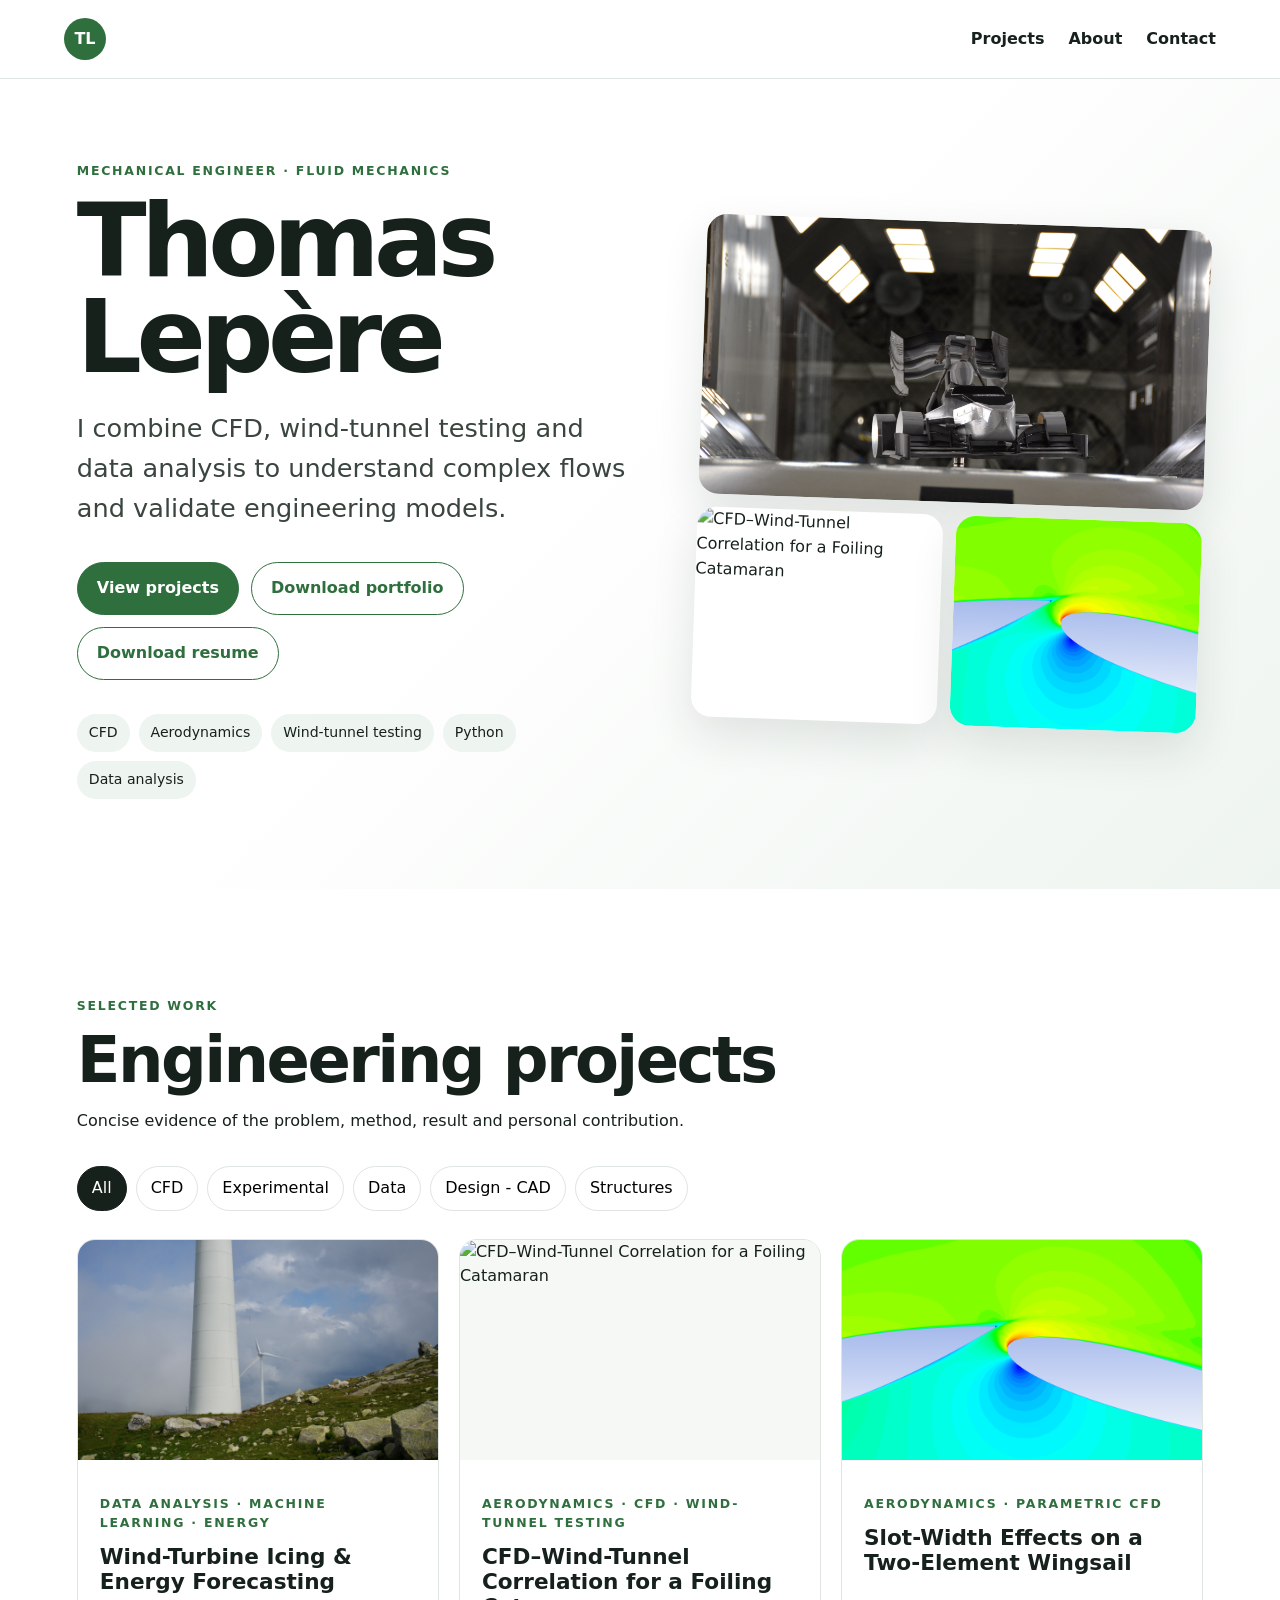
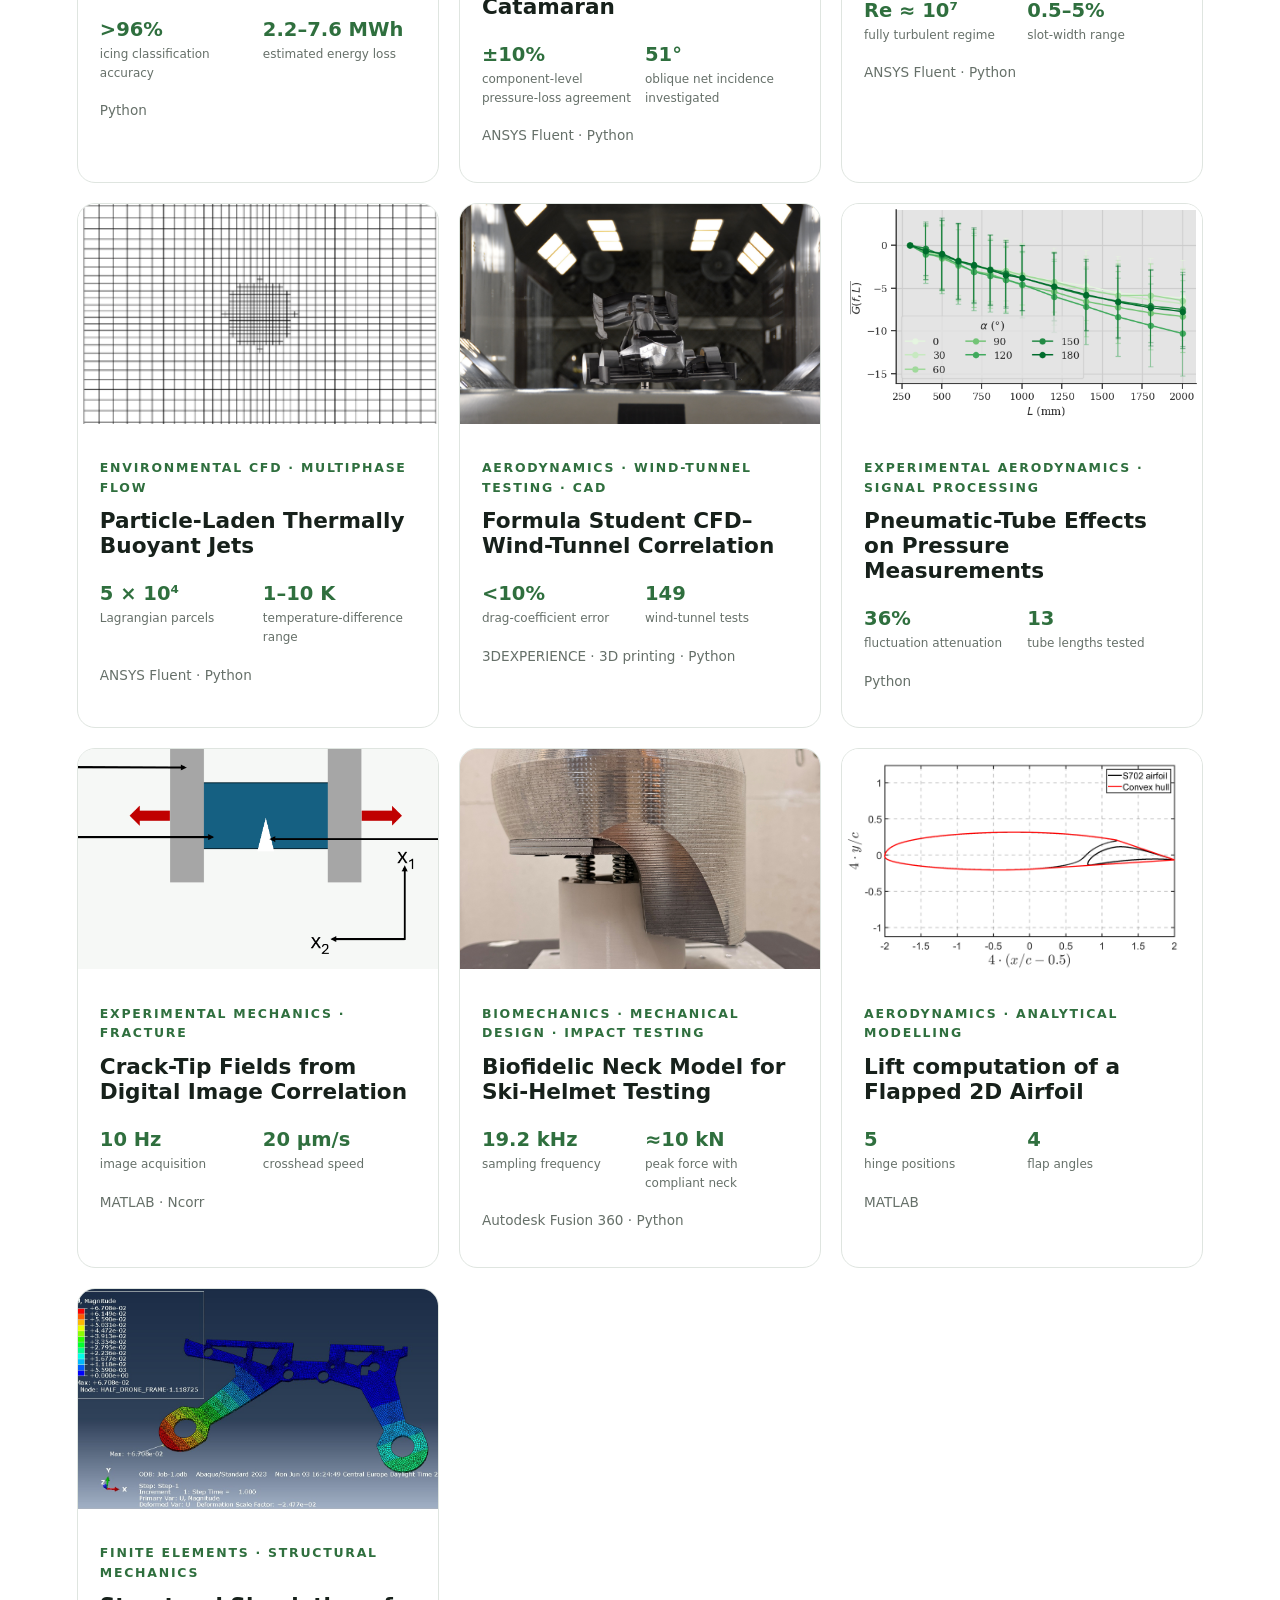
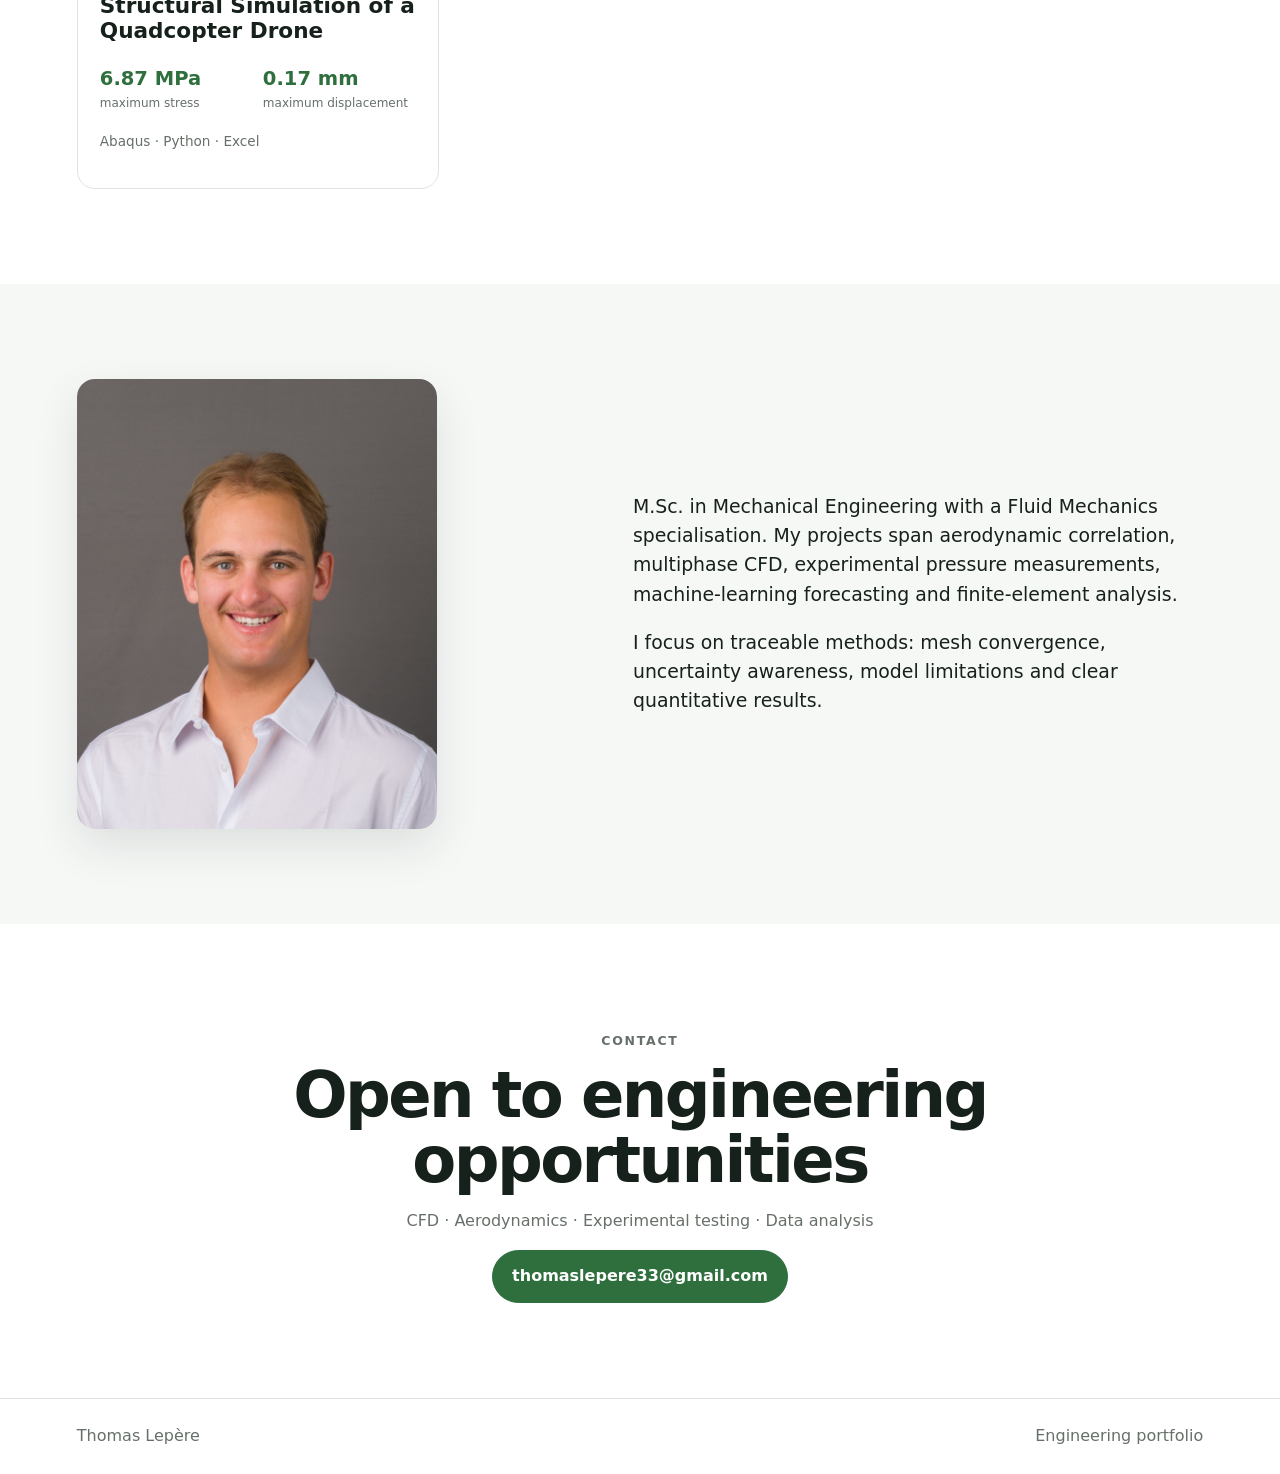
==== commit 25fe819b: "update last cards before adding new ones. Added personal photo" ====
--- a/index.html
+++ b/index.html
@@ -46,14 +46,20 @@
         <div class="hero-visual">
           <div class="hero-grid">
             <img
-              src="assets/formula-student/02.jpg"
+              src="assets/formula-student/cover.jpg"
               alt="Formula Student wind-tunnel model"
-            >
-            <img
-              src="assets/wind-turbine-icing/01.png"
-              alt="Wind turbine data analysis"
-            >
-            <img src="assets/wingsail-slot/01.png" alt="Wingsail CFD">
+              loading="lazy"
+            >
+            <img
+              src="assets/tf35-correlation/cover.png"
+              alt="CFD–Wind-Tunnel Correlation for a Foiling Catamaran"
+              loading="lazy"
+            >
+            <img
+              src="assets/wingsail-slot/cover.png"
+              alt="Wingsail CFD"
+              loading="lazy"
+            >
           </div>
         </div>
       </section>
@@ -331,9 +337,12 @@
       </section>
 
       <section id="about" class="section about">
-        <div>
-          <p class="eyebrow">Profile</p>
-          <h2>From numerical models to physical validation</h2>
+        <div class="about-portrait">
+          <img
+            src="ThomasLepe%CC%80re.jpg"
+            alt="Portrait of Thomas Lepere"
+            loading="lazy"
+          >
         </div>
         <div class="about-copy">
           <p>
--- a/styles.css
+++ b/styles.css
@@ -274,16 +274,31 @@
   margin-top: 18px;
 }
 
-.about {
-  display: grid;
-  grid-template-columns: 0.9fr 1.1fr;
-  gap: 7vw;
-  background: var(--paper);
-}
-
-.about-copy {
-  font-size: 1.18rem;
-}
+.about {
+  display: grid;
+  grid-template-columns: 0.9fr 1.1fr;
+  align-items: center;
+  gap: 7vw;
+  background: var(--paper);
+}
+
+.about-portrait {
+  justify-self: start;
+  width: min(100%, 360px);
+}
+
+.about-portrait img {
+  width: 100%;
+  aspect-ratio: 4 / 5;
+  object-fit: cover;
+  object-position: center top;
+  border-radius: var(--radius);
+  box-shadow: var(--shadow);
+}
+
+.about-copy {
+  font-size: 1.18rem;
+}
 
 .contact {
   text-align: center;
@@ -301,9 +316,19 @@
   color: var(--muted);
 }
 
-.project-detail {
-  position: relative;
-  max-width: 1180px;
+.detail-overlay {
+  position: fixed;
+  inset: 0;
+  z-index: 40;
+  background: rgba(15, 25, 18, 0.62);
+  backdrop-filter: blur(8px);
+  overflow: auto;
+  padding: 5vh 4vw;
+}
+
+.project-detail {
+  position: relative;
+  max-width: 1180px;
   margin: auto;
   background: #fff;
   border-radius: 26px;
@@ -311,7 +336,17 @@
   box-shadow: var(--shadow);
 }
 
-.detail-header h2 {
+.detail-close {
+  position: absolute;
+  right: 22px;
+  top: 16px;
+  border: 0;
+  background: transparent;
+  font-size: 2.4rem;
+  cursor: pointer;
+}
+
+.detail-header h2 {
   font-size: clamp(38px, 5vw, 68px);
   line-height: 1;
   margin: 10px 0;
@@ -419,12 +454,16 @@
     grid-template-columns: repeat(2, 1fr);
   }
 
-  .about {
-    grid-template-columns: 1fr;
-  }
-
-  .gallery {
-    grid-template-columns: repeat(2, 1fr);
+  .about {
+    grid-template-columns: 1fr;
+  }
+
+  .about-portrait {
+    justify-self: center;
+  }
+
+  .gallery {
+    grid-template-columns: repeat(2, 1fr);
   }
 }
 
@@ -468,94 +507,4 @@
     flex-direction: column;
     gap: 5px;
   }
-}
-body.detail-page {
-  background: var(--paper);
-}
-
-.detail-page-main {
-  padding: 48px clamp(22px, 6vw, 92px) 90px;
-}
-
-.detail-page-intro {
-  max-width: 840px;
-  margin-bottom: 32px;
-}
-
-.detail-page-intro h1 {
-  font-size: clamp(42px, 6vw, 82px);
-  line-height: 0.98;
-  margin: 12px 0 18px;
-}
-
-.detail-page-intro p:last-child {
-  color: var(--muted);
-  font-size: 1.1rem;
-}
-
-.back-link {
-  display: inline-flex;
-  margin-bottom: 24px;
-  color: var(--green);
-  font-weight: 750;
-  text-decoration: none;
-}
-
-.project-layout {
-  display: grid;
-  grid-template-columns: minmax(190px, 260px) minmax(0, 1fr);
-  gap: 24px;
-  align-items: start;
-}
-
-.project-nav {
-  position: sticky;
-  top: 92px;
-  display: grid;
-  gap: 8px;
-}
-
-.project-nav a {
-  padding: 11px 13px;
-  border: 1px solid var(--line);
-  border-radius: 12px;
-  background: #fff;
-  color: var(--ink);
-  font-size: 0.9rem;
-  font-weight: 700;
-  line-height: 1.25;
-  text-decoration: none;
-}
-
-.project-nav a.active {
-  background: var(--ink);
-  border-color: var(--ink);
-  color: #fff;
-}
-
-.project-detail-stage .project-detail {
-  max-width: none;
-  border: 1px solid var(--line);
-  border-radius: 18px;
-}
-
-.card-open {
-  text-decoration: none;
-}
-
-@media (max-width: 950px) {
-  .project-layout {
-    grid-template-columns: 1fr;
-  }
-
-  .project-nav {
-    position: static;
-    grid-template-columns: repeat(2, minmax(0, 1fr));
-  }
-}
-
-@media (max-width: 620px) {
-  .project-nav {
-    grid-template-columns: 1fr;
-  }
-}
+}
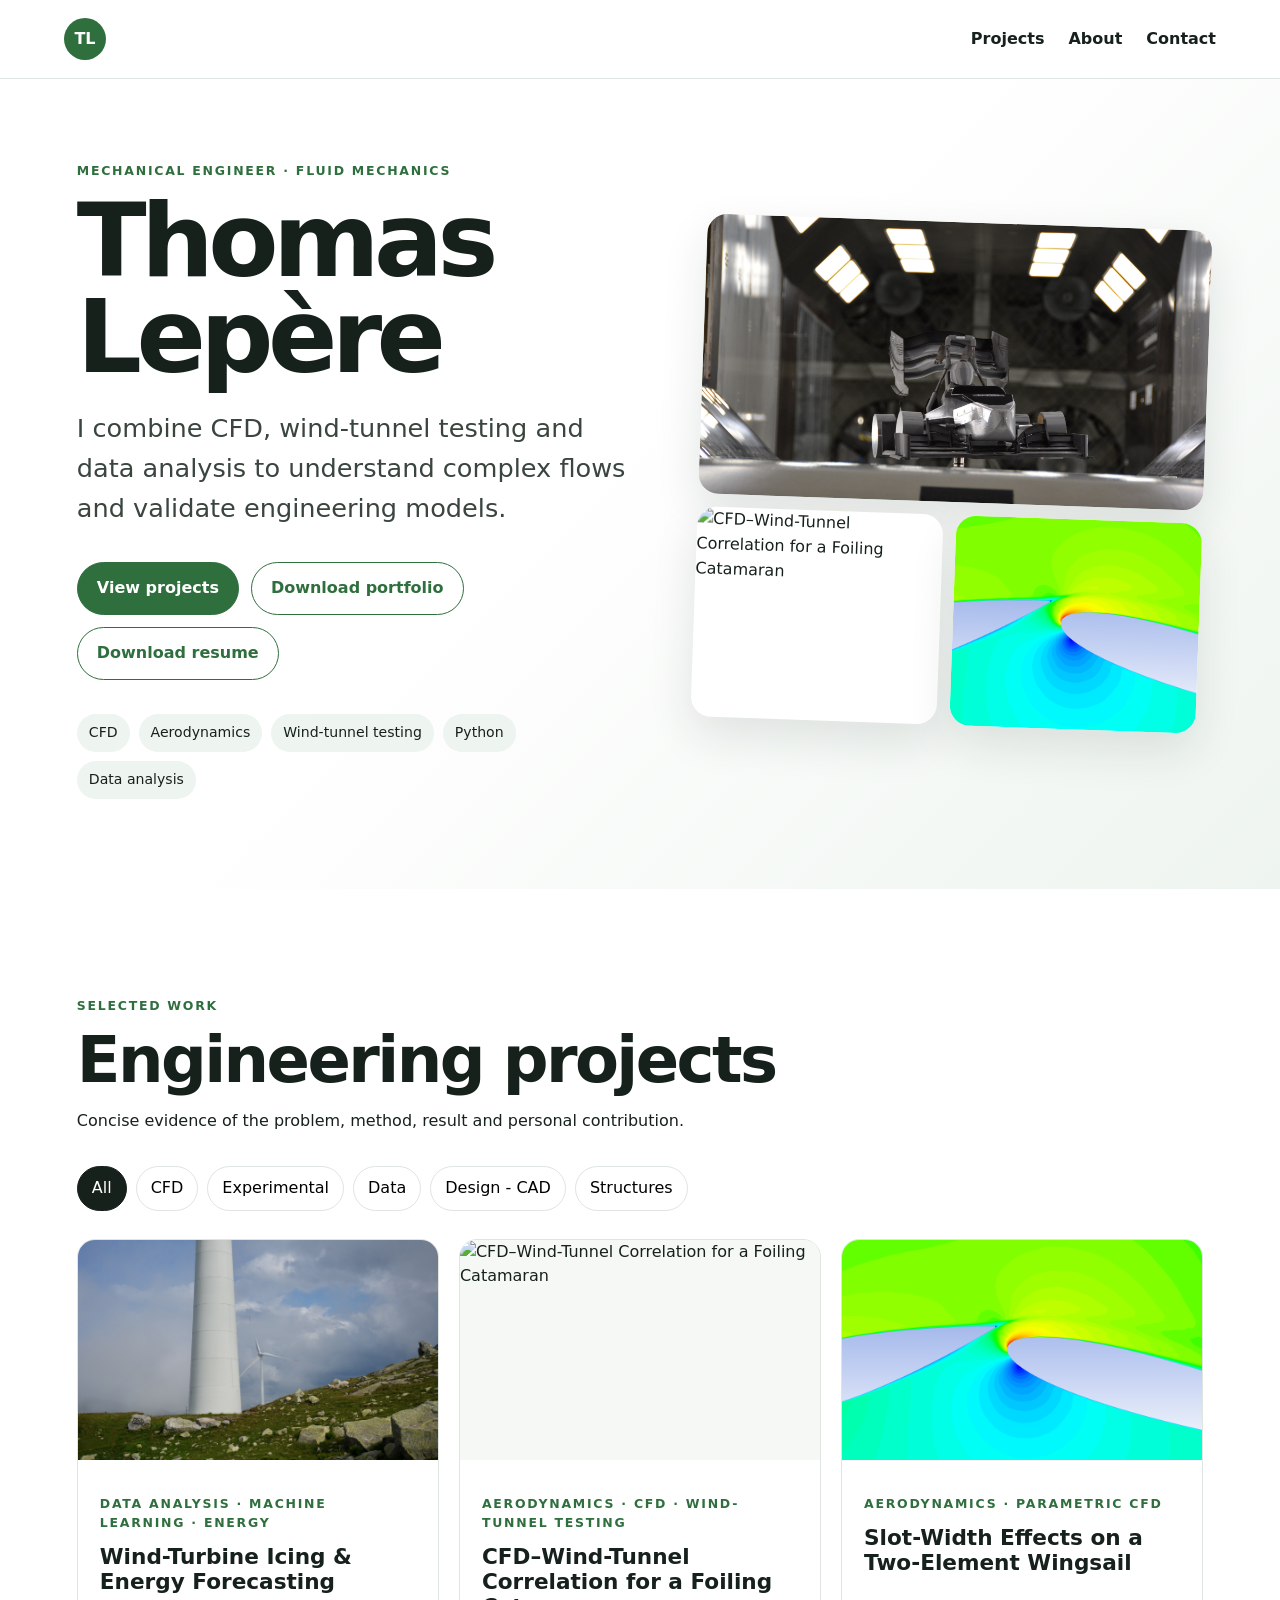
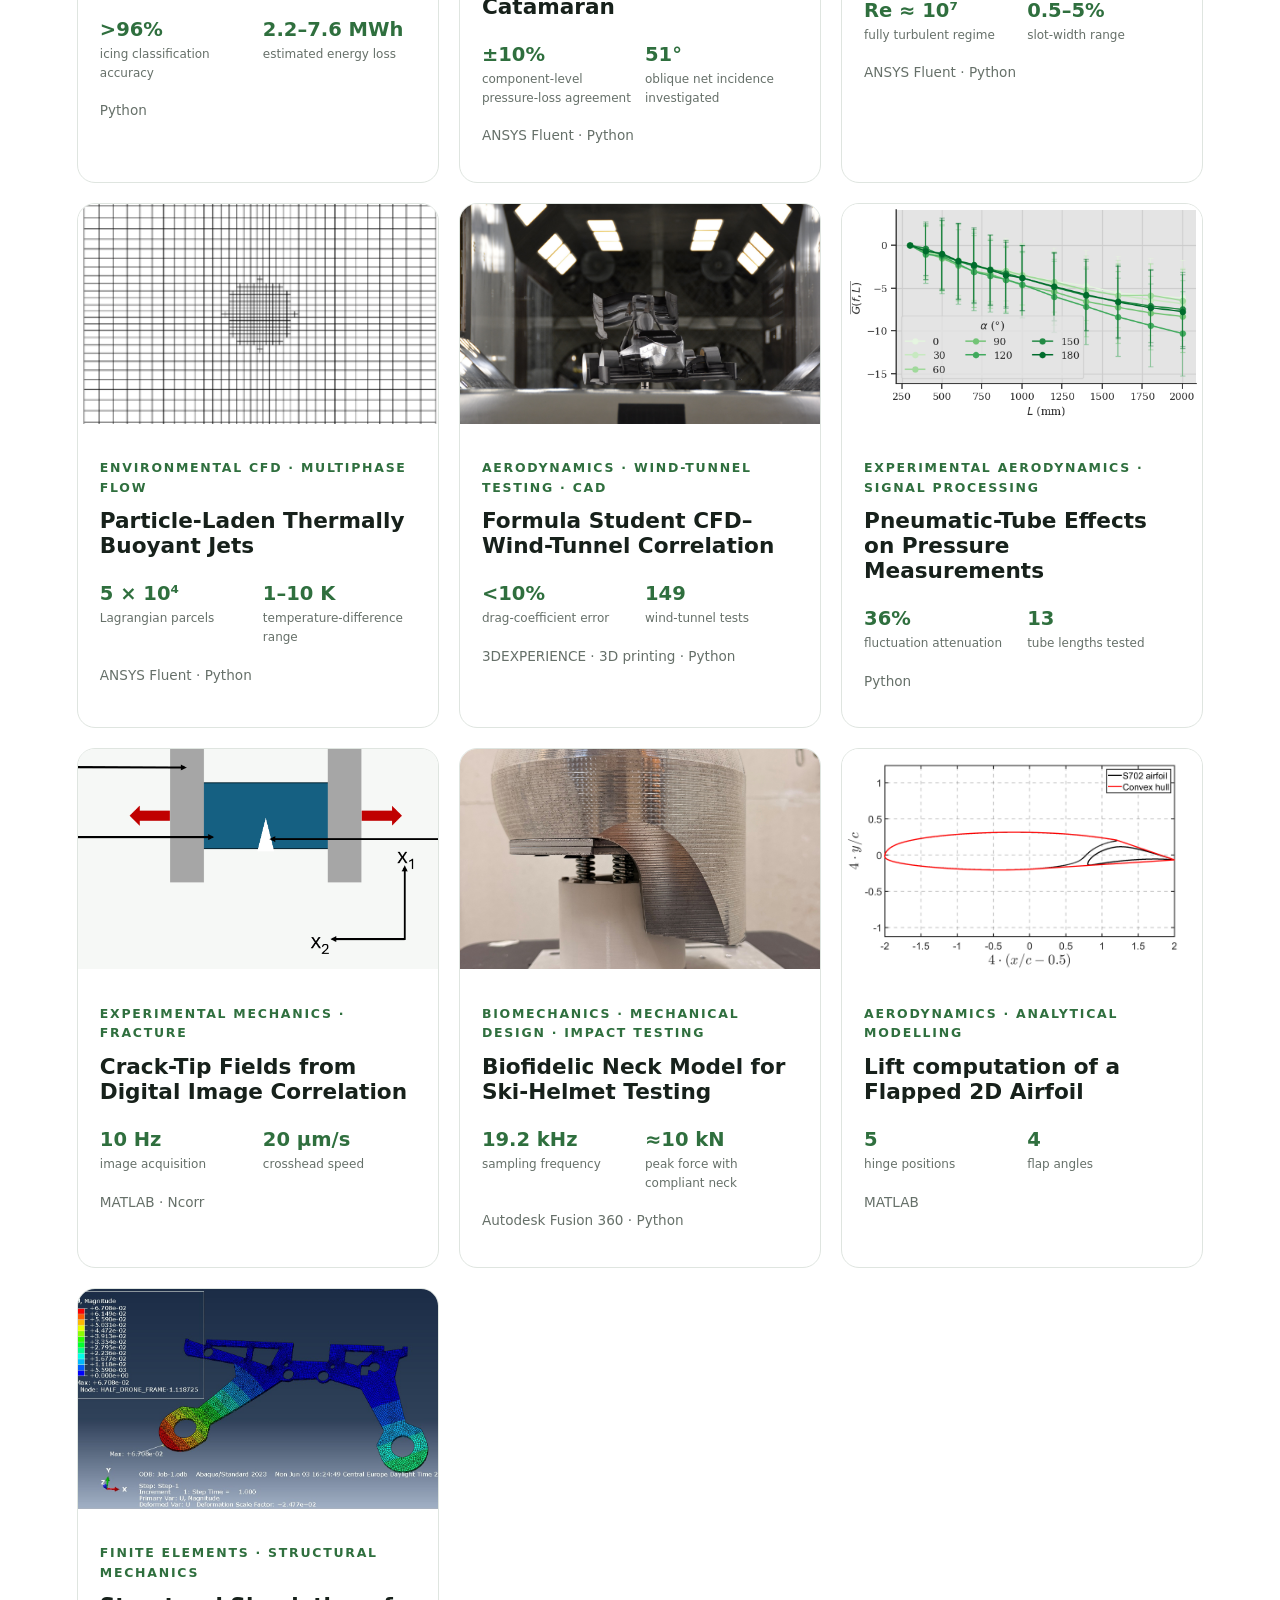
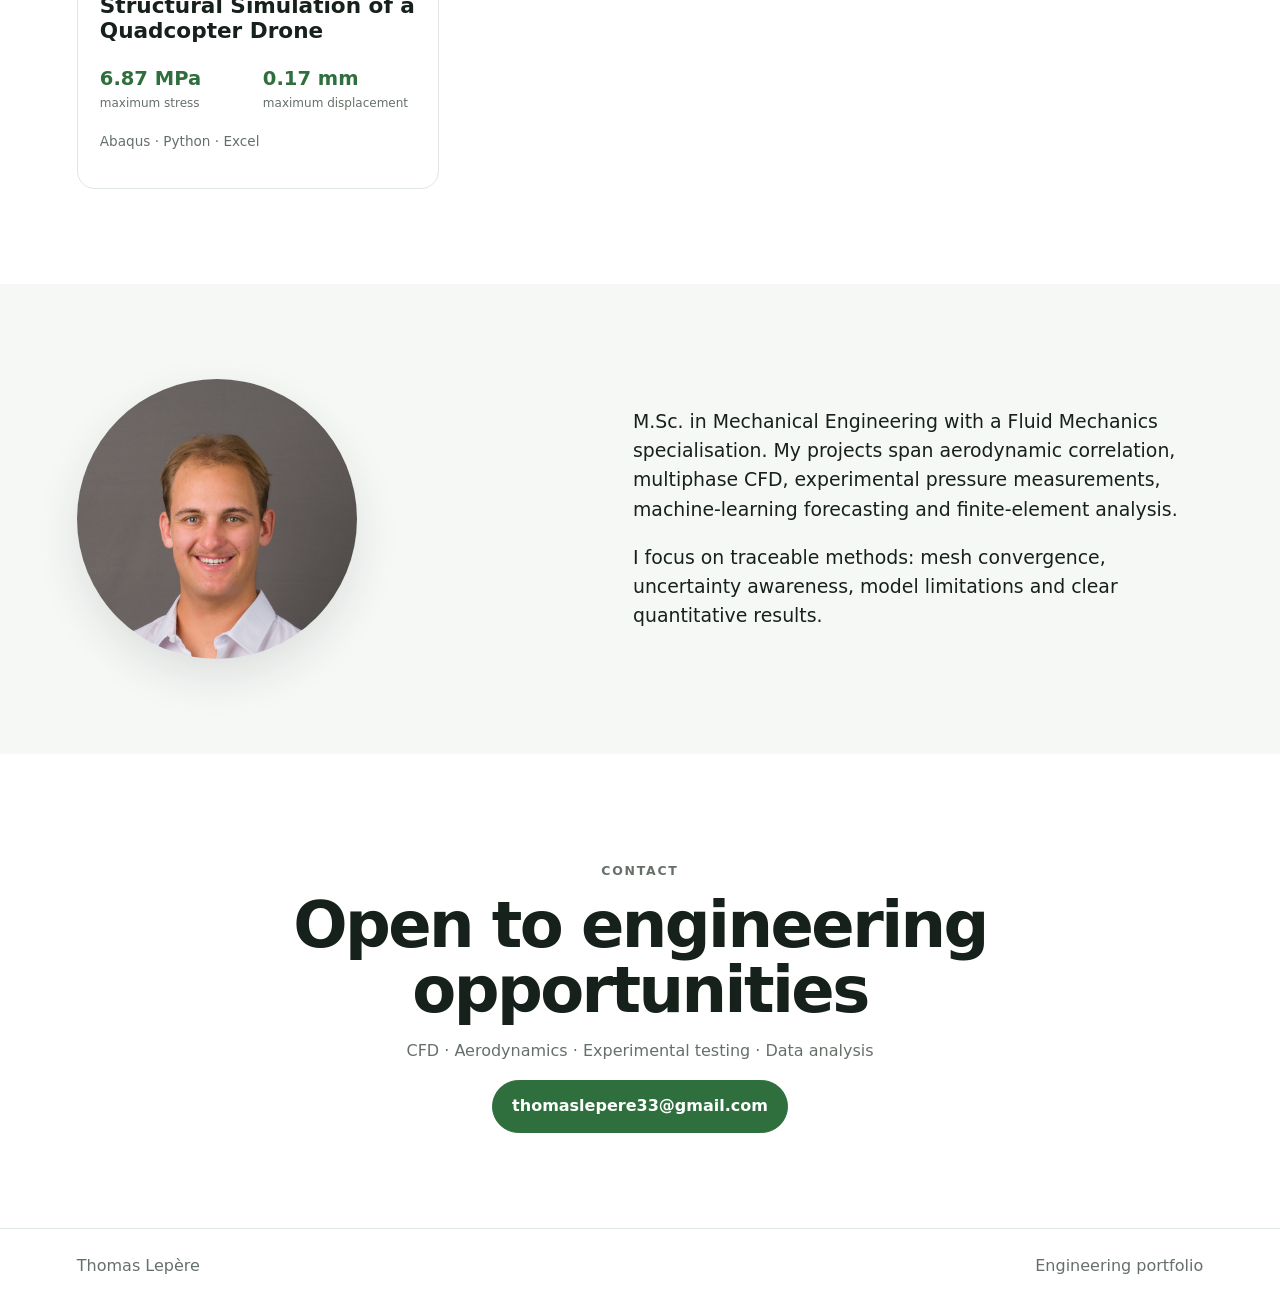
==== commit 5598a496: "modification de details" ====
--- a/index.html
+++ b/index.html
@@ -31,8 +31,12 @@
           </p>
           <div class="hero-actions">
             <a class="button primary" href="#projects">View projects</a>
-            <a class="button" href="portfolio.pdf">Download portfolio</a>
-            <a class="button" href="resume.pdf">Download resume</a>
+            <a class="button" href="portfolio.pdf" target="_blank" rel="noopener">
+              Download portfolio
+            </a>
+            <a class="button" href="resume.pdf" target="_blank" rel="noopener">
+              Download resume
+            </a>
           </div>
           <div class="skill-row">
             <span>CFD</span>
@@ -333,6 +337,9 @@
               </div>
             </button>
           </article>
+
+
+          
         </div>
       </section>
 
--- a/styles.css
+++ b/styles.css
@@ -284,15 +284,15 @@
 
 .about-portrait {
   justify-self: start;
-  width: min(100%, 360px);
+  width: min(100%, 280px);
 }
 
 .about-portrait img {
   width: 100%;
-  aspect-ratio: 4 / 5;
+  aspect-ratio: 1 / 1;
   object-fit: cover;
   object-position: center top;
-  border-radius: var(--radius);
+  border-radius: 50%;
   box-shadow: var(--shadow);
 }
 
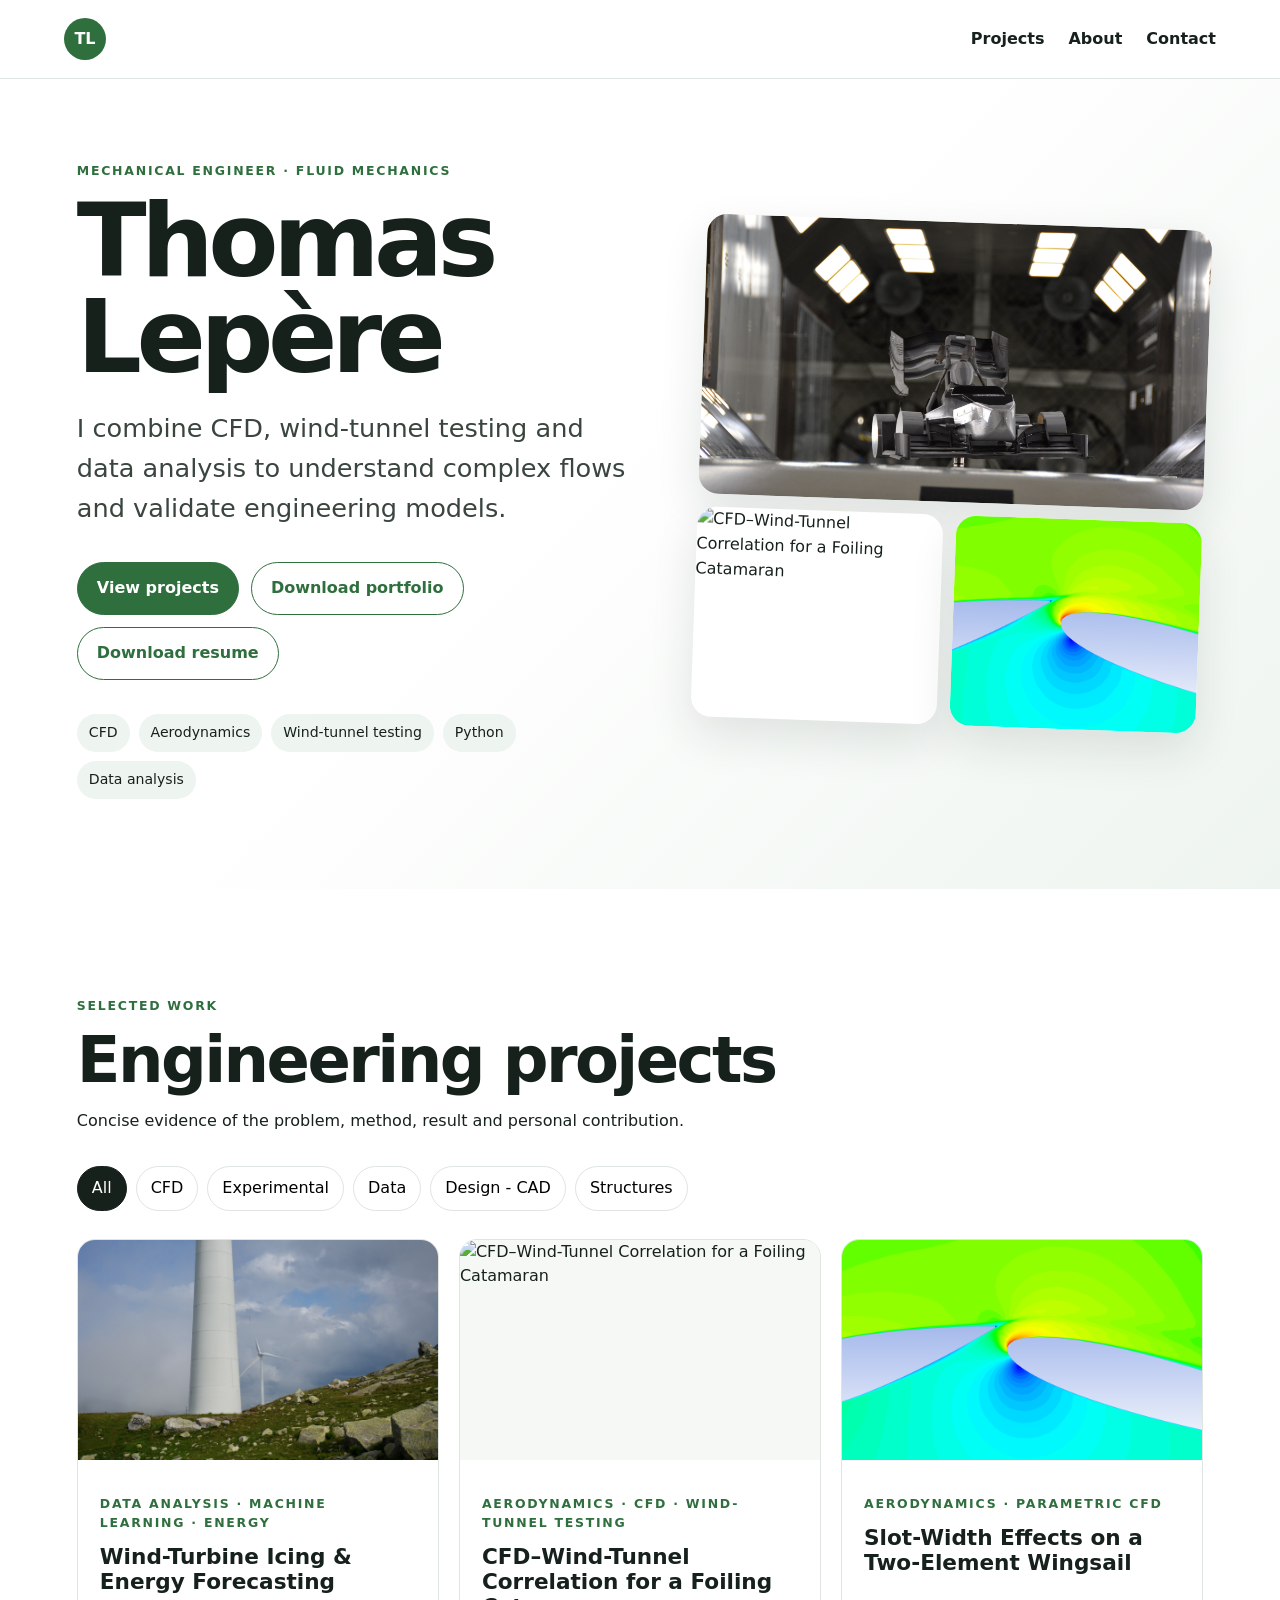
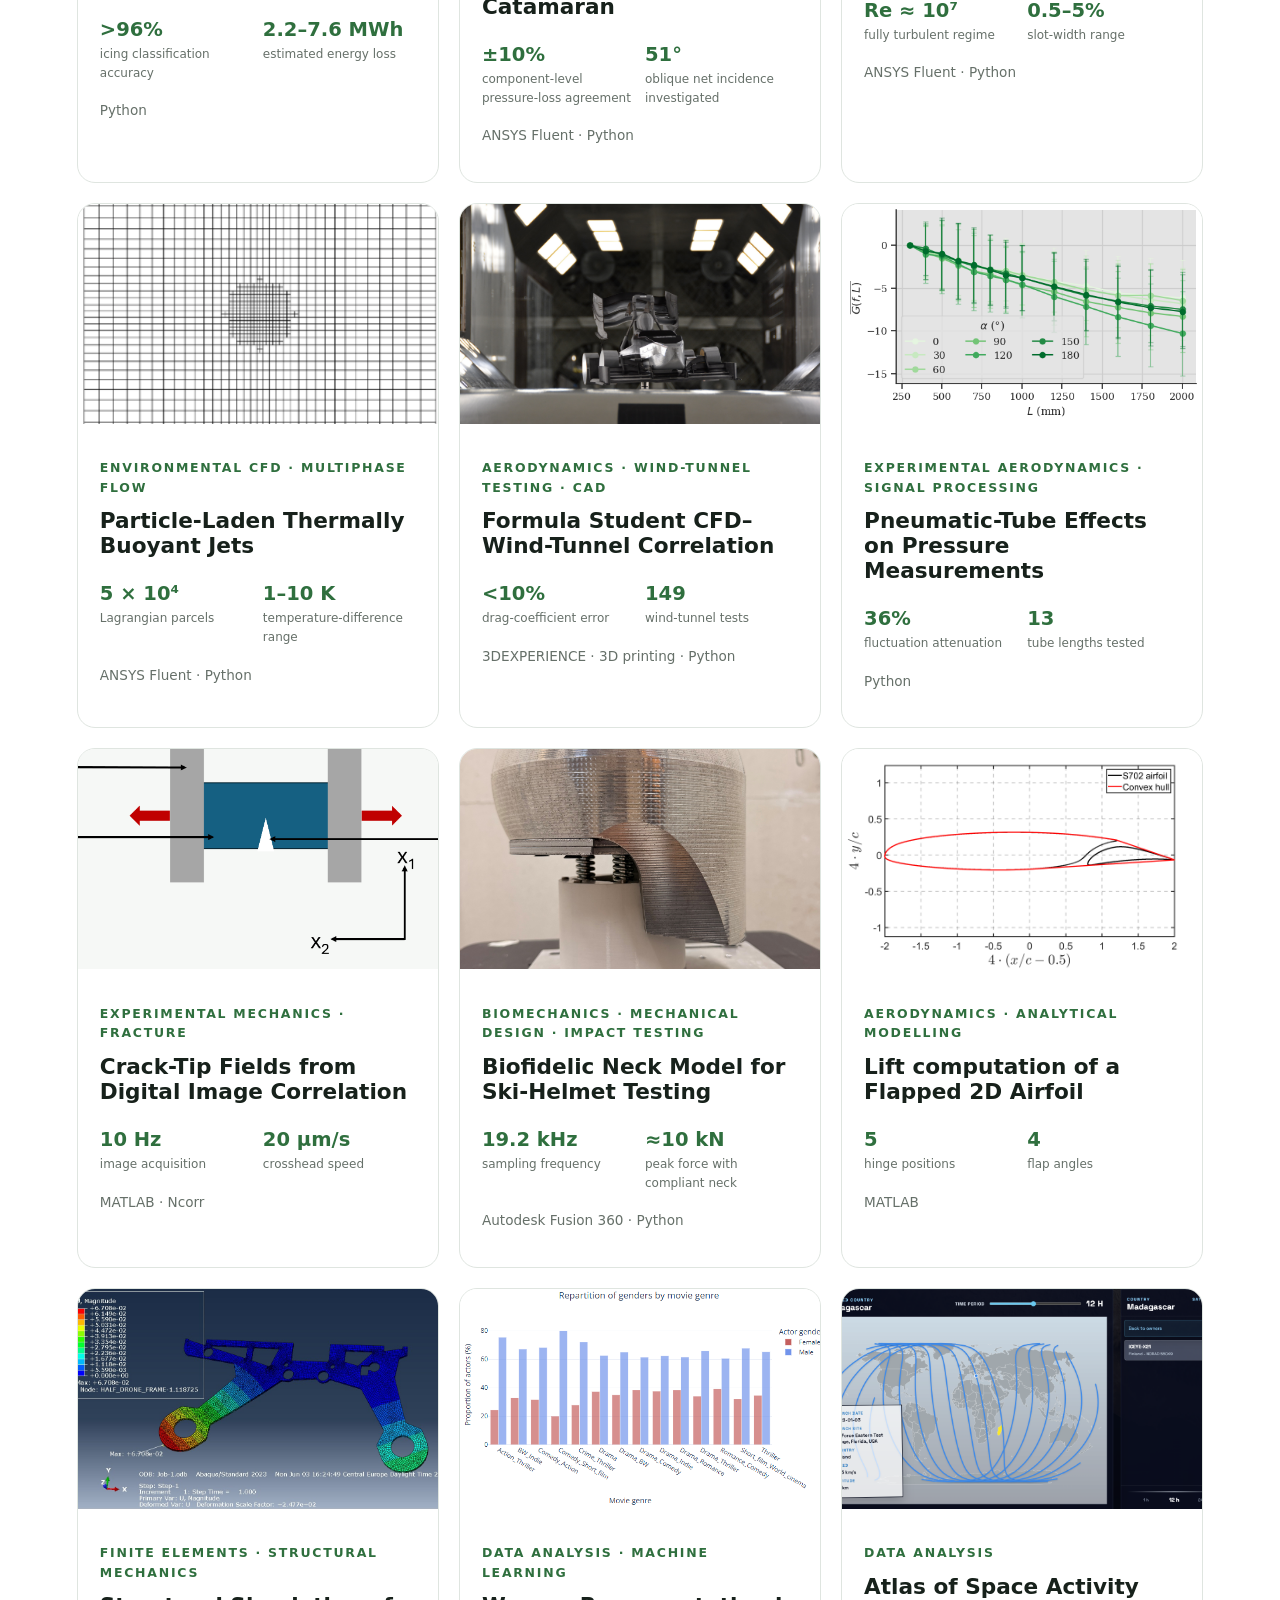
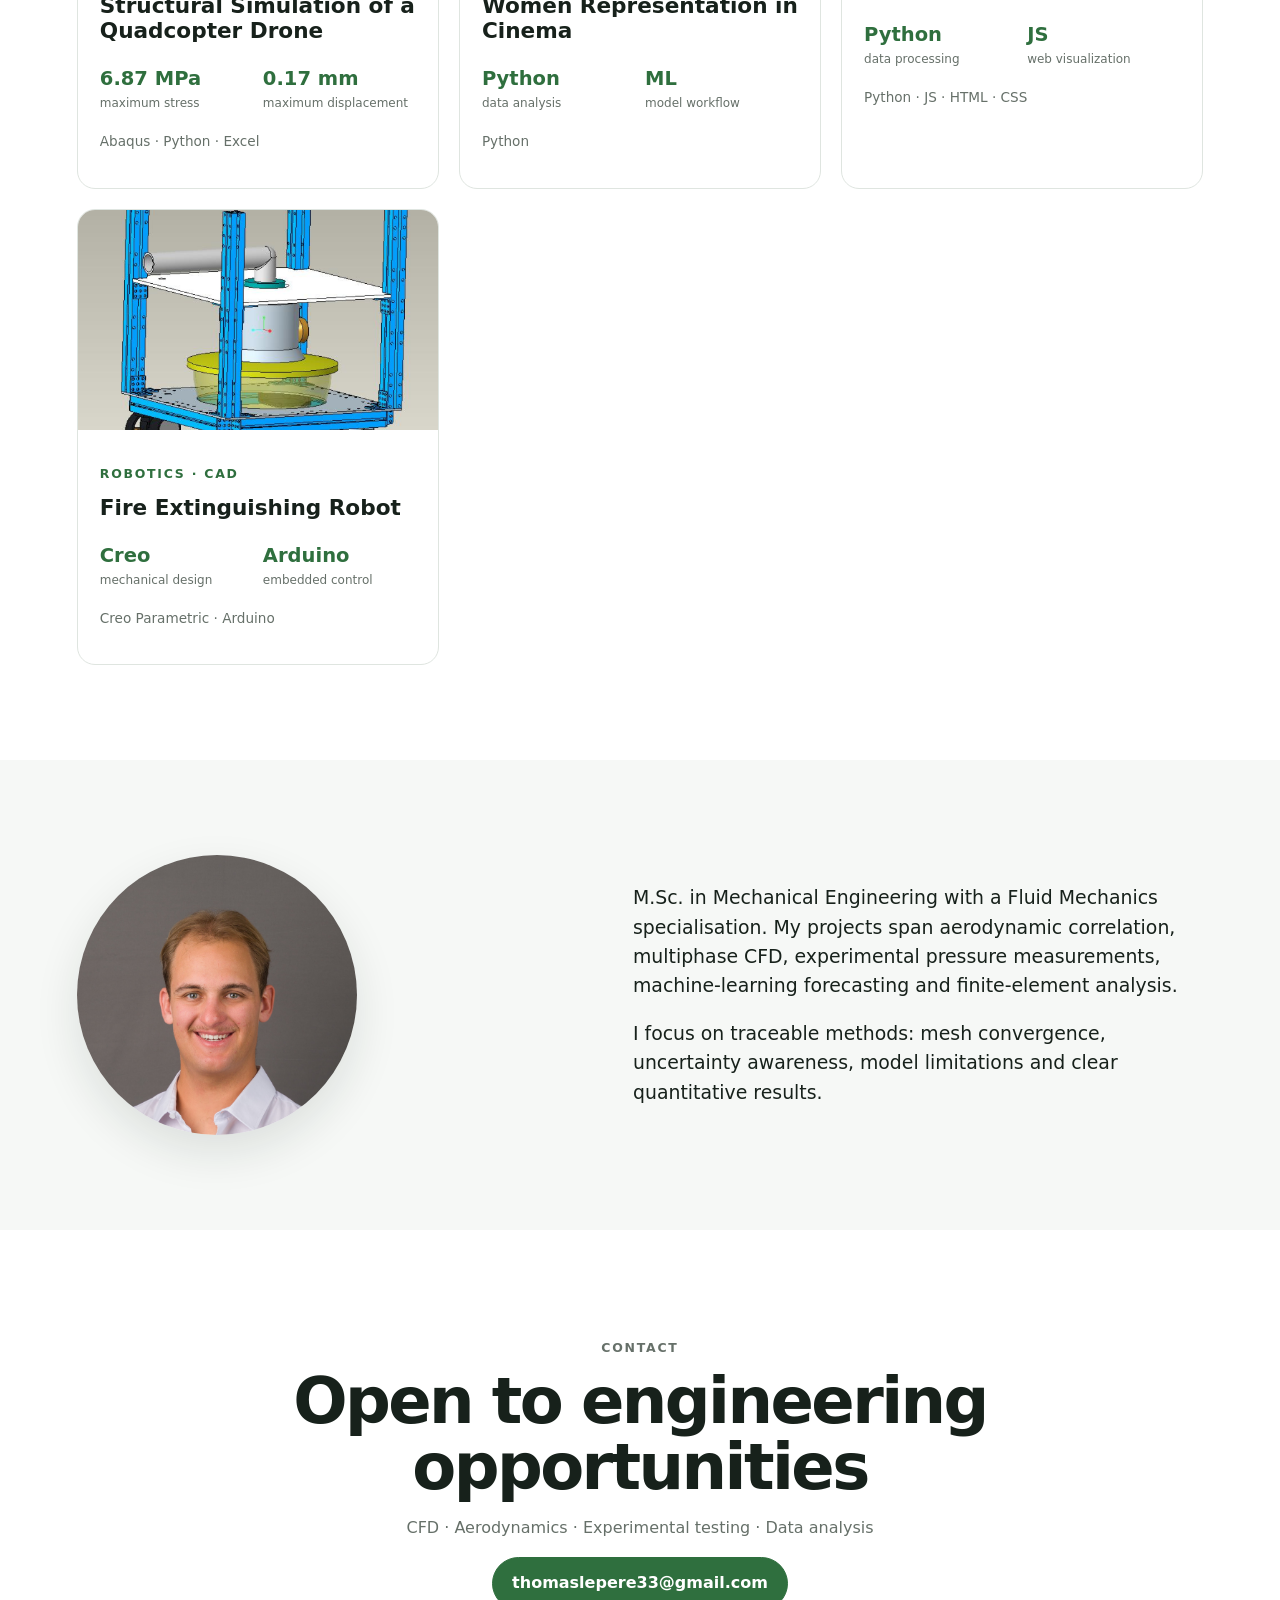
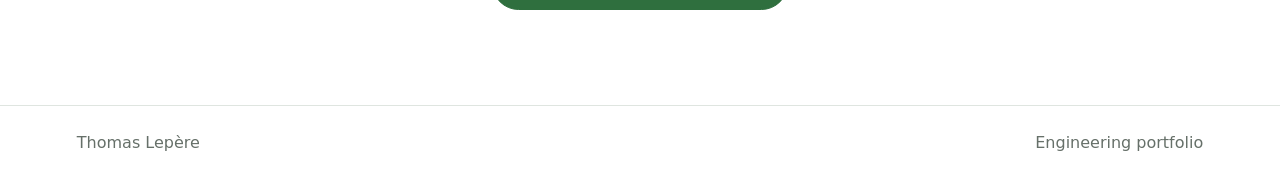
==== commit 5525c7b3: "ajout derneirs projets" ====
--- a/index.html
+++ b/index.html
@@ -338,8 +338,85 @@
             </button>
           </article>
 
-
-          
+          <article class="project-card" data-category="data analysis · machine learning">
+            <a
+              class="card-open"
+              href="https://baptistecarmier.github.io/"
+              target="_blank"
+              rel="noopener"
+              aria-label="Open Women Representation in Cinema on GitHub Pages"
+            >
+              <div class="card-image">
+                <img
+                  src="assets/ada/cover.png"
+                  alt="Women Representation in Cinema"
+                  loading="lazy"
+                >
+              </div>
+              <div class="card-body">
+                <p class="eyebrow">Data analysis · Machine learning</p>
+                <h3>Women Representation in Cinema</h3>
+                <div class="metrics">
+                  <span><strong>Python</strong>data analysis</span>
+                  <span><strong>ML</strong>model workflow</span>
+                </div>
+                <p class="tools">Python</p>
+              </div>
+            </a>
+          </article>
+
+          <article class="project-card" data-category="data analysis">
+            <a
+              class="card-open"
+              href="https://com-480-data-visualization.github.io/404-OrbitNotFound/"
+              target="_blank"
+              rel="noopener"
+              aria-label="Open Atlas of Space Activity on GitHub Pages"
+            >
+              <div class="card-image">
+                <img
+                  src="assets/data-viz/cover.png"
+                  alt="Atlas of Space Activity"
+                  loading="lazy"
+                >
+              </div>
+              <div class="card-body">
+                <p class="eyebrow">Data analysis</p>
+                <h3>Atlas of Space Activity</h3>
+                <div class="metrics">
+                  <span><strong>Python</strong>data processing</span>
+                  <span><strong>JS</strong>web visualization</span>
+                </div>
+                <p class="tools">Python · JS · HTML · CSS</p>
+              </div>
+            </a>
+          </article>
+
+          <article class="project-card" data-category="robotics · cad">
+            <button
+              class="card-open"
+              data-project="fire-extinguishing-robot"
+              aria-label="Open Fire Extinguishing Robot"
+            >
+              <div class="card-image">
+                <img
+                  src="assets/projet-GM1/cover.png"
+                  alt="Fire Extinguishing Robot"
+                  loading="lazy"
+                >
+              </div>
+              <div class="card-body">
+                <p class="eyebrow">Robotics · CAD</p>
+                <h3>Fire Extinguishing Robot</h3>
+                <div class="metrics">
+                  <span><strong>Creo</strong>mechanical design</span>
+                  <span><strong>Arduino</strong>embedded control</span>
+                </div>
+                <p class="tools">Creo Parametric · Arduino</p>
+              </div>
+            </button>
+          </article>
+
         </div>
       </section>
 
@@ -1223,6 +1300,83 @@
           </button>
         </div>
       </section>
+
+      <section class="project-detail" id="fire-extinguishing-robot" hidden>
+        <button class="detail-close" aria-label="Close project">×</button>
+        <div class="detail-header">
+          <p class="eyebrow">Robotics · CAD</p>
+          <h2>Fire Extinguishing Robot</h2>
+          <p class="tools">Creo Parametric · Arduino</p>
+        </div>
+        <div class="detail-metrics">
+          <div>
+            <strong>CO2 smoke</strong>
+            <span>to stop combustion</span>
+          </div>
+          <div>
+            <strong>2</strong>
+            <span>wheel drives</span>
+          </div>
+        </div>
+        <div class="detail-copy">
+          <div>
+            <h3>Objective</h3>
+            <p>
+              Design a compact mobile robot for a fire-extinguishing
+              demonstrator.
+            </p>
+          </div>
+          <div>
+            <h3>Method</h3>
+            <p>
+              Modelled the mechanical architecture in Creo Parametric and used
+              Arduino for the embedded control layer.
+            </p>
+          </div>
+          <div>
+            <h3>Result</h3>
+            <p>
+              Produced an integrated robotics concept combining mechanical
+              design, electronics integration and control logic.
+            </p>
+          </div>
+          <div>
+            <h3>My contribution</h3>
+            <p>
+              CAD design, system integration and Arduino-based implementation.
+            </p>
+          </div>
+        </div>
+        <div class="project-video">
+          <video controls muted preload="metadata" poster="assets/projet-GM1/cover.png">
+            <source src="assets/projet-GM1/demonstration.mp4" type="video/mp4">
+            Your browser does not support the video tag.
+          </video>
+        </div>
+        <div class="gallery">
+          <button class="gallery-item" data-full="assets/projet-GM1/cover.png">
+            <img
+              src="assets/projet-GM1/cover.png"
+              alt="Fire Extinguishing Robot project visual"
+              loading="lazy"
+            >
+          </button>
+          <button class="gallery-item" data-full="assets/projet-GM1/01.png">
+            <img
+              src="assets/projet-GM1/01.png"
+              alt="Fire Extinguishing Robot project visual"
+              loading="lazy"
+            >
+          </button>
+          <button class="gallery-item" data-full="assets/projet-GM1/02.png">
+            <img
+              src="assets/projet-GM1/02.png"
+              alt="Fire Extinguishing Robot project visual"
+              loading="lazy"
+            >
+          </button>
+        </div>
+      </section>
     </div>
 
     <div class="lightbox" hidden>
--- a/styles.css
+++ b/styles.css
@@ -218,16 +218,17 @@
   box-shadow: var(--shadow);
 }
 
-.card-open {
-  display: block;
-  width: 100%;
-  border: 0;
-  background: transparent;
-  padding: 0;
-  text-align: left;
-  cursor: pointer;
-  color: inherit;
-}
+.card-open {
+  display: block;
+  width: 100%;
+  border: 0;
+  background: transparent;
+  padding: 0;
+  text-align: left;
+  cursor: pointer;
+  color: inherit;
+  text-decoration: none;
+}
 
 .card-image {
   height: 220px;
@@ -382,18 +383,30 @@
   margin-bottom: 38px;
 }
 
-.detail-copy h3 {
-  font-size: 0.85rem;
-  text-transform: uppercase;
-  letter-spacing: 0.12em;
-  color: var(--green);
-}
-
-.gallery {
-  display: grid;
-  grid-template-columns: repeat(3, 1fr);
-  gap: 12px;
-}
+.detail-copy h3 {
+  font-size: 0.85rem;
+  text-transform: uppercase;
+  letter-spacing: 0.12em;
+  color: var(--green);
+}
+
+.project-video {
+  margin-bottom: 18px;
+}
+
+.project-video video {
+  display: block;
+  width: 100%;
+  max-height: 620px;
+  background: var(--ink);
+  border-radius: 12px;
+}
+
+.gallery {
+  display: grid;
+  grid-template-columns: repeat(3, 1fr);
+  gap: 12px;
+}
 
 .gallery-item {
   border: 0;
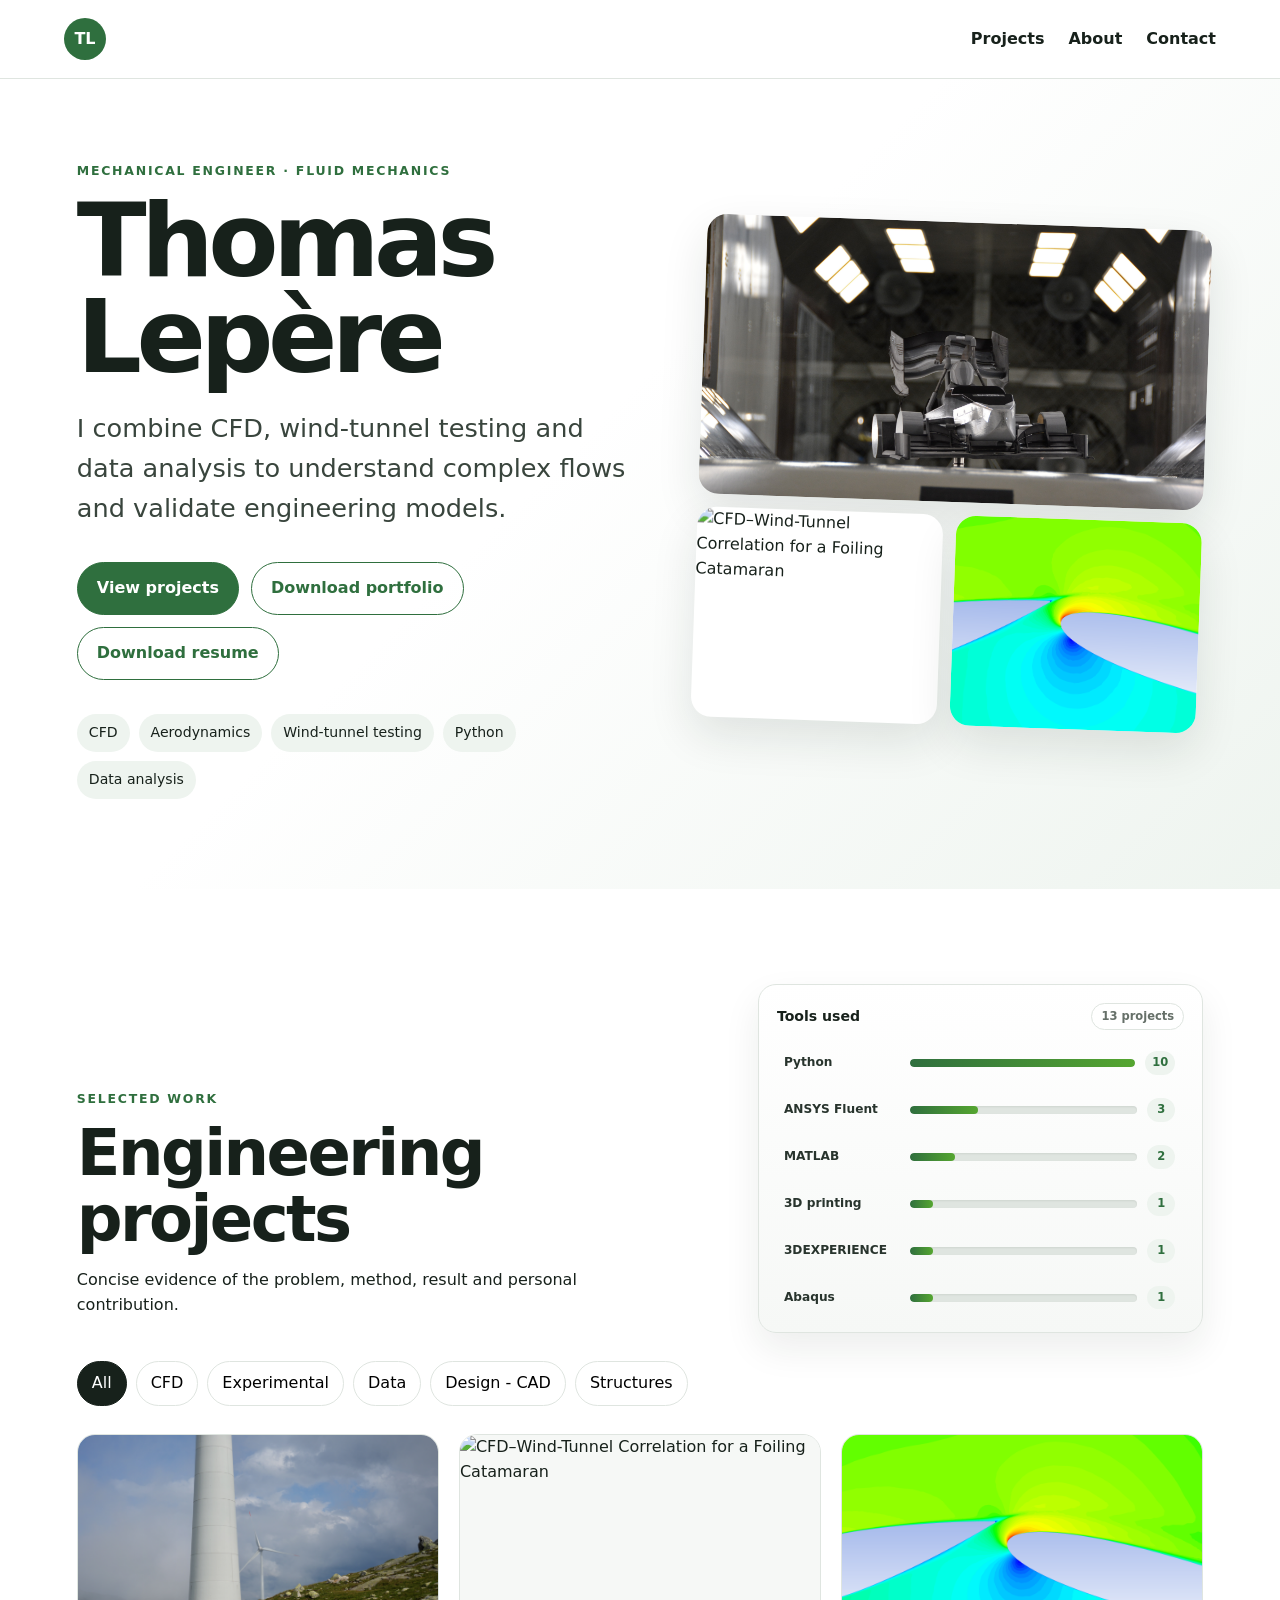
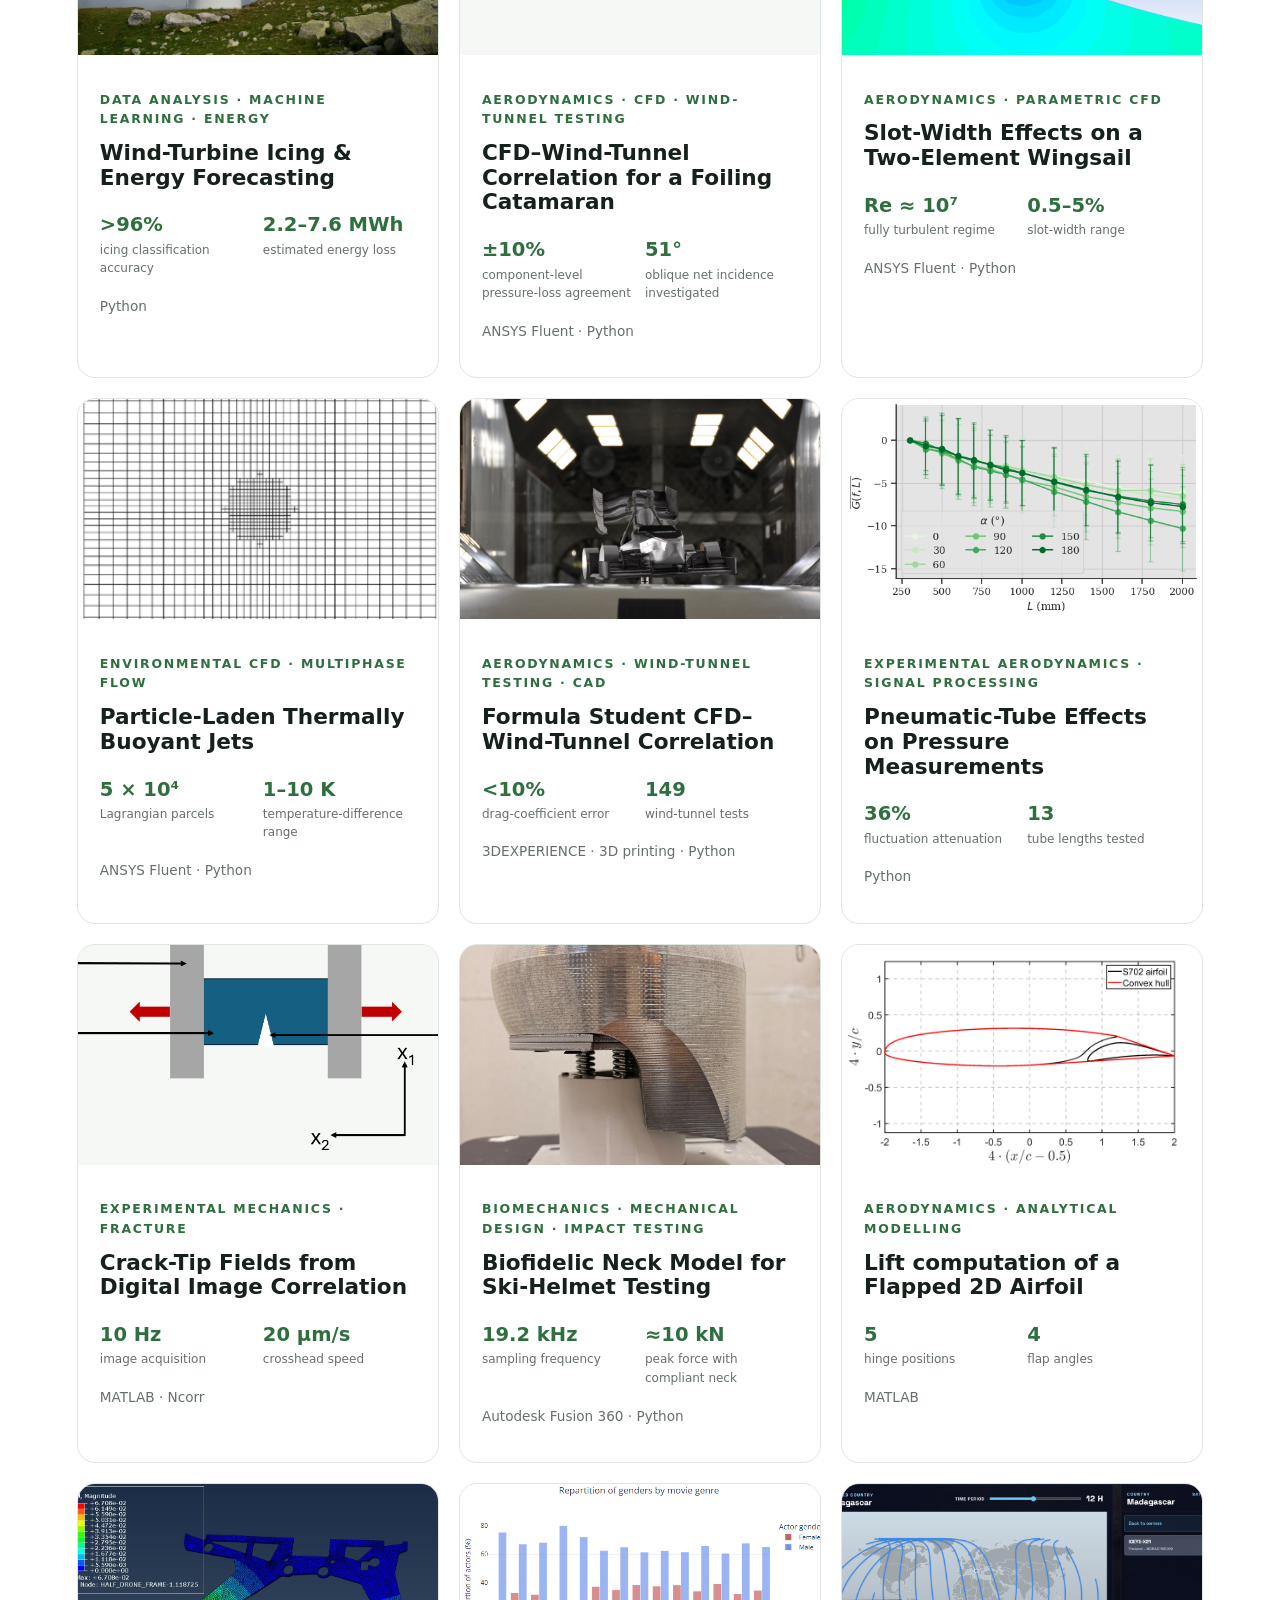
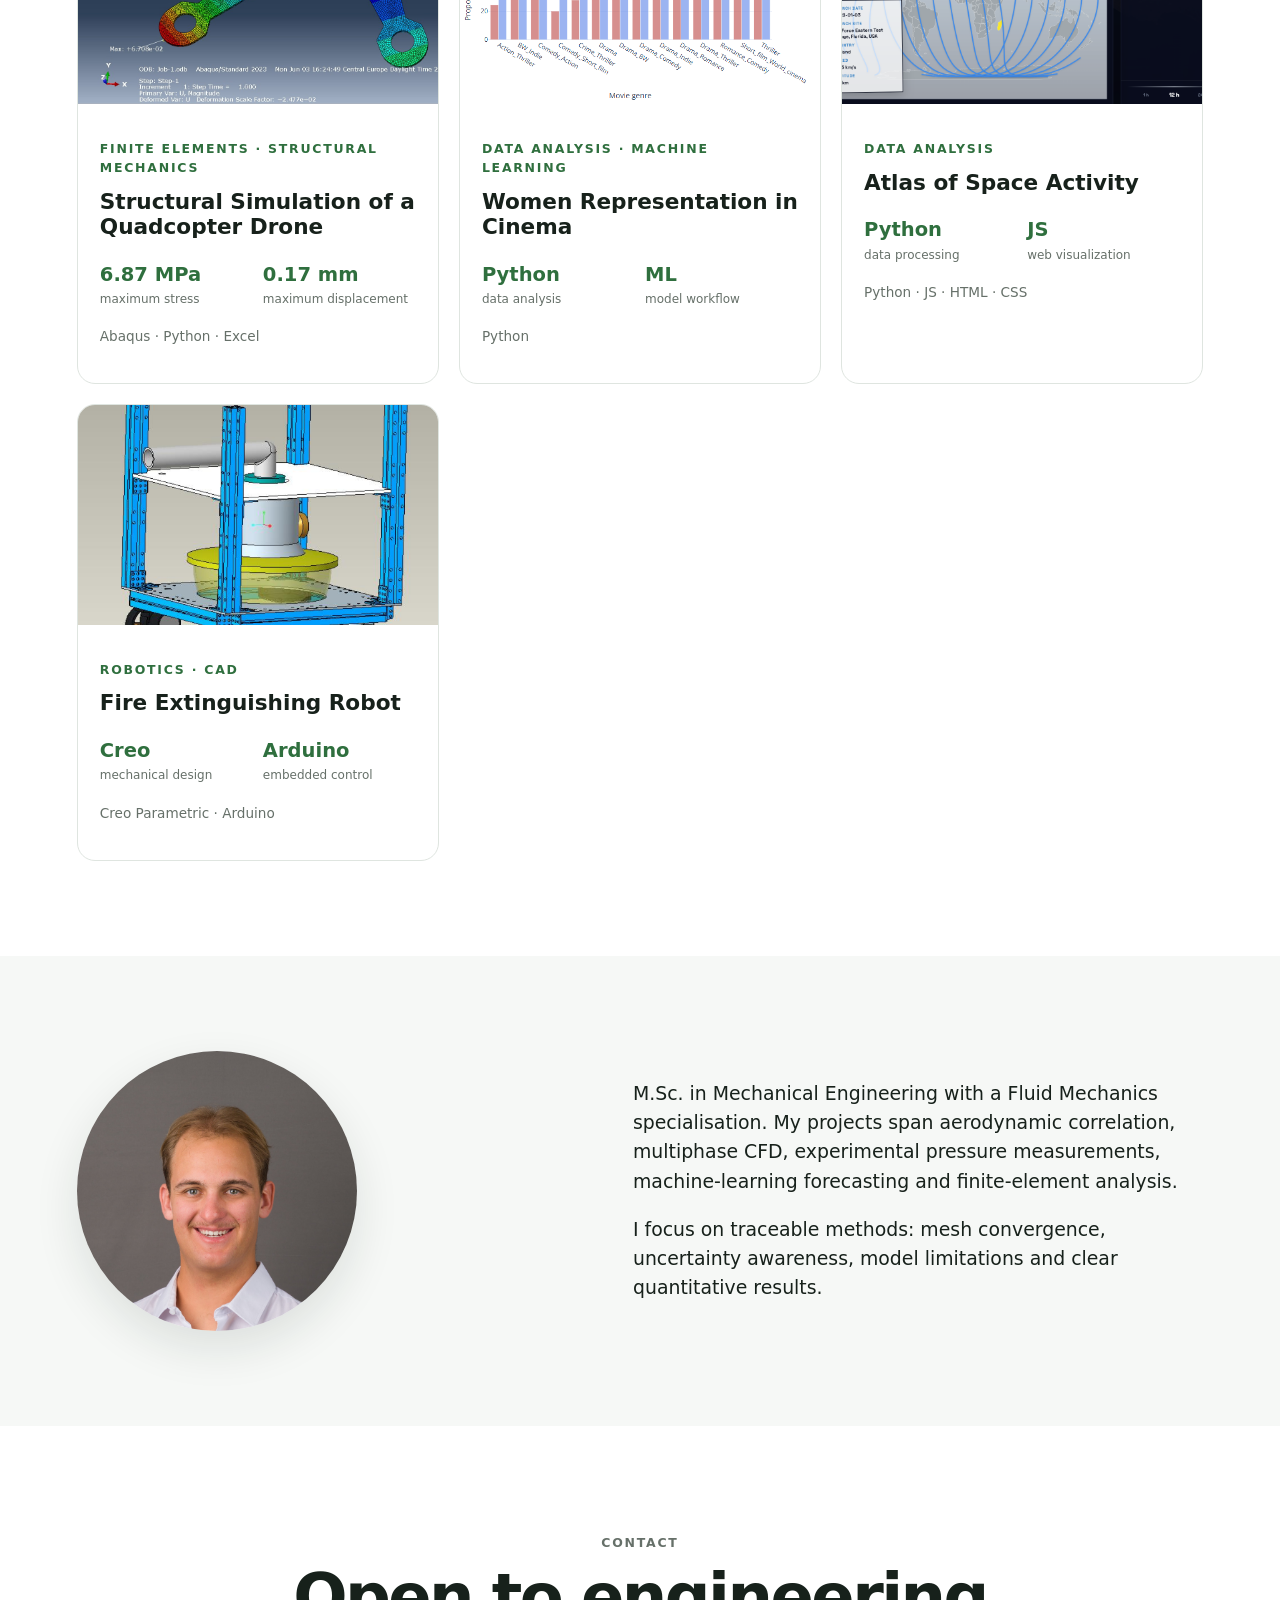
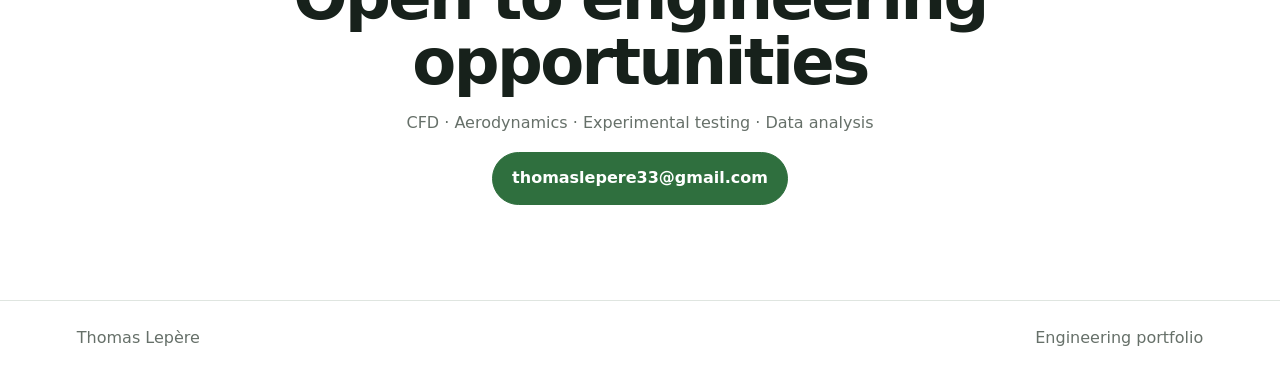
==== commit f33aa17c: "histogram first version" ====
--- a/index.html
+++ b/index.html
@@ -68,20 +68,33 @@
         </div>
       </section>
 
-      <section id="projects" class="section">
-        <div class="section-heading">
-          <p class="eyebrow">Selected work</p>
-          <h2>Engineering projects</h2>
-          <p>
-            Concise evidence of the problem, method, result and personal
-            contribution.
-          </p>
-        </div>
+      <section id="projects" class="section">
+        <div class="projects-intro">
+          <div class="section-heading">
+            <p class="eyebrow">Selected work</p>
+            <h2>Engineering projects</h2>
+            <p>
+              Concise evidence of the problem, method, result and personal
+              contribution.
+            </p>
+          </div>
+
+          <aside
+            class="tools-chart"
+            aria-labelledby="tools-chart-title"
+          >
+            <div class="tools-chart-heading">
+              <p id="tools-chart-title">Tools used</p>
+              <span class="tools-chart-count"></span>
+            </div>
+            <div class="tools-chart-bars"></div>
+          </aside>
+        </div>
 
         <div class="filters">
           <button class="active" data-filter="all">All</button>
           <button data-filter="cfd">CFD</button>
-          <button data-filter="wind">Experimental</button>
+          <button data-filter="experimental">Experimental</button>
           <button data-filter="data">Data</button>
           <button data-filter="cad">Design - CAD</button>
           <button data-filter="structural">Structures</button>
@@ -113,7 +126,7 @@
             </button>
           </article>
 
-          <article class="project-card" data-category="aerodynamics · cfd · wind-tunnel testing">
+          <article class="project-card" data-category="aerodynamics · cfd · wind-tunnel testing · experimental">
             <button
               class="card-open"
               data-project="tf35-correlation"
@@ -188,7 +201,7 @@
             </button>
           </article>
 
-          <article class="project-card" data-category="aerodynamics · wind-tunnel testing · cad">
+          <article class="project-card" data-category="aerodynamics · wind-tunnel testing · cad · experimental">
             <button
               class="card-open"
               data-project="formula-student"
@@ -339,12 +352,10 @@
           </article>
 
           <article class="project-card" data-category="data analysis · machine learning">
-            <a
+            <button
               class="card-open"
-              href="https://baptistecarmier.github.io/"
-              target="_blank"
-              rel="noopener"
-              aria-label="Open Women Representation in Cinema on GitHub Pages"
+              data-project="women-representation-cinema"
+              aria-label="Open Women Representation in Cinema"
             >
               <div class="card-image">
                 <img
@@ -362,16 +373,14 @@
                 </div>
                 <p class="tools">Python</p>
               </div>
-            </a>
+            </button>
           </article>
 
           <article class="project-card" data-category="data analysis">
-            <a
+            <button
               class="card-open"
-              href="https://com-480-data-visualization.github.io/404-OrbitNotFound/"
-              target="_blank"
-              rel="noopener"
-              aria-label="Open Atlas of Space Activity on GitHub Pages"
+              data-project="atlas-space-activity"
+              aria-label="Open Atlas of Space Activity"
             >
               <div class="card-image">
                 <img
@@ -389,7 +398,7 @@
                 </div>
                 <p class="tools">Python · JS · HTML · CSS</p>
               </div>
-            </a>
+            </button>
           </article>
 
           <article class="project-card" data-category="robotics · cad">
@@ -464,6 +473,16 @@
           <p class="eyebrow">Data analysis · Machine learning · Energy</p>
           <h2>Wind-Turbine Icing & Energy Forecasting</h2>
           <p class="tools">Python</p>
+          <div class="detail-actions">
+            <a
+              class="button primary"
+              href="assets/wind-turbine-icing/Rapport_LUKMANIER.pdf"
+              target="_blank"
+              rel="noopener"
+            >
+              Download report
+            </a>
+          </div>
         </div>
         <div class="detail-metrics">
           <div>
@@ -638,6 +657,16 @@
           <p class="eyebrow">Aerodynamics · Parametric CFD</p>
           <h2>Slot-Width Effects on a Two-Element Wingsail</h2>
           <p class="tools">ANSYS Fluent · Python</p>
+          <div class="detail-actions">
+            <a
+              class="button primary"
+              href="assets/wingsail-slot/Rapport_AC72.pdf"
+              target="_blank"
+              rel="noopener"
+            >
+              Download report
+            </a>
+          </div>
         </div>
         <div class="detail-metrics">
           <div>
@@ -725,6 +754,16 @@
           <p class="eyebrow">Environmental CFD · Multiphase flow</p>
           <h2>Particle-Laden Thermally Buoyant Jets</h2>
           <p class="tools">ANSYS Fluent · Python</p>
+          <div class="detail-actions">
+            <a
+              class="button primary"
+              href="assets/particle-jet/Rapport_PARTICLE.pdf"
+              target="_blank"
+              rel="noopener"
+            >
+              Download report
+            </a>
+          </div>
         </div>
         <div class="detail-metrics">
           <div>
@@ -889,6 +928,16 @@
           <p class="eyebrow">Experimental aerodynamics · Signal processing</p>
           <h2>Pneumatic-Tube Effects on Pressure Measurements</h2>
           <p class="tools">Python</p>
+          <div class="detail-actions">
+            <a
+              class="button primary"
+              href="assets/pneumatic-tubes/Rapport_TUBES.pdf"
+              target="_blank"
+              rel="noopener"
+            >
+              Download report
+            </a>
+          </div>
         </div>
         <div class="detail-metrics">
           <div>
@@ -991,6 +1040,16 @@
           <p class="eyebrow">Experimental mechanics · Fracture</p>
           <h2>Crack-Tip Fields from Digital Image Correlation</h2>
           <p class="tools">MATLAB · Ncorr</p>
+          <div class="detail-actions">
+            <a
+              class="button primary"
+              href="assets/dic-crack/Rapport_EMEM.pdf"
+              target="_blank"
+              rel="noopener"
+            >
+              Download report
+            </a>
+          </div>
         </div>
         <div class="detail-metrics">
           <div>
@@ -1079,6 +1138,16 @@
           <p class="eyebrow">Biomechanics · Mechanical design · Impact testing</p>
           <h2>Biofidelic Neck Model for Ski-Helmet Testing</h2>
           <p class="tools">Autodesk Fusion 360 · Python</p>
+          <div class="detail-actions">
+            <a
+              class="button primary"
+              href="assets/helmet-neck/Rapport_NECK.pdf"
+              target="_blank"
+              rel="noopener"
+            >
+              Download report
+            </a>
+          </div>
         </div>
         <div class="detail-metrics">
           <div>
@@ -1234,6 +1303,16 @@
           <p class="eyebrow">Finite elements · Structural mechanics</p>
           <h2>Structural Simulation of a Quadcopter Drone</h2>
           <p class="tools">Abaqus · Python · Excel</p>
+          <div class="detail-actions">
+            <a
+              class="button primary"
+              href="assets/drone-fea/Rapport_MEF.pdf"
+              target="_blank"
+              rel="noopener"
+            >
+              Download report
+            </a>
+          </div>
         </div>
         <div class="detail-metrics">
           <div>
@@ -1295,6 +1374,140 @@
             <img
               src="assets/drone-fea/02.jpg"
               alt="Figure from Structural Simulation of a Quadcopter Drone"
+              loading="lazy"
+            >
+          </button>
+        </div>
+      </section>
+
+      <section class="project-detail" id="women-representation-cinema" hidden>
+        <button class="detail-close" aria-label="Close project">×</button>
+        <div class="detail-header">
+          <p class="eyebrow">Data analysis · Machine learning</p>
+          <h2>Women Representation in Cinema</h2>
+          <p class="tools">Python</p>
+          <div class="detail-actions">
+            <a
+              class="button primary"
+              href="https://baptistecarmier.github.io/"
+              target="_blank"
+              rel="noopener"
+            >
+              View site
+            </a>
+          </div>
+        </div>
+        <div class="detail-metrics">
+          <div>
+            <strong>Python</strong>
+            <span>data analysis</span>
+          </div>
+          <div>
+            <strong>ML</strong>
+            <span>model workflow</span>
+          </div>
+        </div>
+        <div class="detail-copy">
+          <div>
+            <h3>Objective</h3>
+            <p>
+              Study women representation in cinema through a data-driven
+              analysis.
+            </p>
+          </div>
+          <div>
+            <h3>Method</h3>
+            <p>
+              Used Python to prepare, explore and model movie-related datasets.
+            </p>
+          </div>
+          <div>
+            <h3>Result</h3>
+            <p>
+              Built a public web presentation that communicates the main
+              findings through narrative and visual analysis.
+            </p>
+          </div>
+          <div>
+            <h3>My contribution</h3>
+            <p>
+              Data exploration, machine-learning workflow and presentation of
+              results.
+            </p>
+          </div>
+        </div>
+        <div class="gallery">
+          <button class="gallery-item" data-full="assets/ada/cover.png">
+            <img
+              src="assets/ada/cover.png"
+              alt="Women Representation in Cinema project visual"
+              loading="lazy"
+            >
+          </button>
+        </div>
+      </section>
+
+      <section class="project-detail" id="atlas-space-activity" hidden>
+        <button class="detail-close" aria-label="Close project">×</button>
+        <div class="detail-header">
+          <p class="eyebrow">Data analysis</p>
+          <h2>Atlas of Space Activity</h2>
+          <p class="tools">Python · JS · HTML · CSS</p>
+          <div class="detail-actions">
+            <a
+              class="button primary"
+              href="https://com-480-data-visualization.github.io/404-OrbitNotFound/"
+              target="_blank"
+              rel="noopener"
+            >
+              View site
+            </a>
+          </div>
+        </div>
+        <div class="detail-metrics">
+          <div>
+            <strong>Python</strong>
+            <span>data processing</span>
+          </div>
+          <div>
+            <strong>JS</strong>
+            <span>web visualization</span>
+          </div>
+        </div>
+        <div class="detail-copy">
+          <div>
+            <h3>Objective</h3>
+            <p>
+              Create an interactive atlas for exploring and comparing space
+              activity.
+            </p>
+          </div>
+          <div>
+            <h3>Method</h3>
+            <p>
+              Processed the data with Python and built the interface with
+              JavaScript, HTML and CSS.
+            </p>
+          </div>
+          <div>
+            <h3>Result</h3>
+            <p>
+              Delivered a public GitHub Pages data-visualization site focused on
+              space activity.
+            </p>
+          </div>
+          <div>
+            <h3>My contribution</h3>
+            <p>
+              Data preparation, visualization implementation and web integration.
+            </p>
+          </div>
+        </div>
+        <div class="gallery">
+          <button class="gallery-item" data-full="assets/data-viz/cover.png">
+            <img
+              src="assets/data-viz/cover.png"
+              alt="Atlas of Space Activity project visual"
               loading="lazy"
             >
           </button>
@@ -1322,28 +1535,26 @@
           <div>
             <h3>Objective</h3>
             <p>
-              Design a compact mobile robot for a fire-extinguishing
-              demonstrator.
+              Design, manufacture and compete with an autonomous robot capable of extinguishing a fire in a maze.
             </p>
           </div>
           <div>
             <h3>Method</h3>
             <p>
-              Modelled the mechanical architecture in Creo Parametric and used
-              Arduino for the embedded control layer.
+              Design on Creo Parametric, extinguishing method with CO2 vapor, control with Arduino and sensors.
             </p>
           </div>
           <div>
             <h3>Result</h3>
             <p>
               Produced an integrated robotics concept combining mechanical
-              design, electronics integration and control logic.
+              design, electronics integration and control logic. Award for the most original extinguishing solution.
             </p>
           </div>
           <div>
             <h3>My contribution</h3>
             <p>
-              CAD design, system integration and Arduino-based implementation.
+              Each member of the team responsible for a specific domain. I was head of mechanical, also helped for electronics.
             </p>
           </div>
         </div>
--- a/styles.css
+++ b/styles.css
@@ -166,16 +166,28 @@
   padding: 95px clamp(22px, 6vw, 92px);
 }
 
-.section-heading {
-  max-width: 700px;
-  margin-bottom: 32px;
-}
-
-.section h2 {
-  font-size: clamp(38px, 5vw, 68px);
-  line-height: 1.02;
-  letter-spacing: -0.04em;
-  margin: 8px 0 16px;
+.section-heading {
+  max-width: 700px;
+  margin-bottom: 32px;
+}
+
+.projects-intro {
+  display: grid;
+  grid-template-columns: minmax(0, 0.95fr) minmax(300px, 0.7fr);
+  align-items: end;
+  gap: clamp(28px, 6vw, 82px);
+  margin-bottom: 28px;
+}
+
+.projects-intro .section-heading {
+  margin-bottom: 0;
+}
+
+.section h2 {
+  font-size: clamp(38px, 5vw, 68px);
+  line-height: 1.02;
+  letter-spacing: -0.04em;
+  margin: 8px 0 16px;
 }
 
 .filters {
@@ -193,17 +205,141 @@
   cursor: pointer;
 }
 
-.filters button.active {
-  background: var(--ink);
-  color: #fff;
-  border-color: var(--ink);
-}
-
-.project-grid {
-  display: grid;
-  grid-template-columns: repeat(3, minmax(0, 1fr));
-  gap: 20px;
-}
+.filters button.active {
+  background: var(--ink);
+  color: #fff;
+  border-color: var(--ink);
+}
+
+.tools-chart {
+  min-width: 0;
+  padding: 18px;
+  border: 1px solid var(--line);
+  border-radius: var(--radius);
+  background: linear-gradient(180deg, #fff 0%, var(--paper) 100%);
+  box-shadow: 0 16px 36px rgba(20, 35, 24, 0.08);
+  margin: 0;
+}
+
+.tools-chart-heading {
+  display: flex;
+  justify-content: space-between;
+  align-items: center;
+  gap: 14px;
+  margin-bottom: 14px;
+}
+
+.tools-chart-heading p {
+  margin: 0;
+  color: var(--ink);
+  font-size: 0.88rem;
+  font-weight: 800;
+}
+
+.tools-chart-count {
+  flex: 0 0 auto;
+  padding: 4px 9px;
+  border: 1px solid var(--line);
+  border-radius: 999px;
+  background: #fff;
+  color: var(--muted);
+  font-size: 0.72rem;
+  font-weight: 750;
+}
+
+.tools-chart-bars {
+  display: grid;
+  gap: 9px;
+  max-height: 270px;
+  overflow-y: auto;
+  padding-right: 2px;
+  scrollbar-width: thin;
+}
+
+.tool-bar {
+  --bar-width: 0%;
+  display: grid;
+  grid-template-columns: minmax(86px, 116px) minmax(90px, 1fr) auto;
+  align-items: center;
+  gap: 10px;
+  width: 100%;
+  min-height: 36px;
+  padding: 6px;
+  border: 1px solid transparent;
+  border-radius: 10px;
+  background: transparent;
+  color: inherit;
+  text-align: left;
+  cursor: pointer;
+  transition: background 0.18s ease, border-color 0.18s ease,
+    transform 0.18s ease;
+}
+
+.tool-bar:hover,
+.tool-bar:focus-visible {
+  background: #fff;
+  border-color: var(--line);
+  transform: translateX(2px);
+}
+
+.tool-bar:focus-visible {
+  outline: 2px solid rgba(47, 111, 62, 0.35);
+  outline-offset: 2px;
+}
+
+.tool-bar[aria-pressed="true"] {
+  background: rgba(47, 111, 62, 0.09);
+  border-color: rgba(47, 111, 62, 0.3);
+}
+
+.tool-bar-label {
+  min-width: 0;
+  color: #28342d;
+  font-size: 0.76rem;
+  font-weight: 760;
+  line-height: 1.15;
+  overflow-wrap: anywhere;
+}
+
+.tool-bar-track {
+  width: 100%;
+  height: 8px;
+  overflow: hidden;
+  border-radius: 999px;
+  background: #dfe5e0;
+  box-shadow: inset 0 1px 2px rgba(20, 35, 24, 0.08);
+}
+
+.tool-bar-fill {
+  display: block;
+  width: var(--bar-width);
+  height: 100%;
+  border-radius: inherit;
+  background: linear-gradient(90deg, var(--green), var(--accent));
+  transition: width 0.24s ease, background 0.18s ease;
+}
+
+.tool-bar[aria-pressed="true"] .tool-bar-fill {
+  background: var(--ink);
+}
+
+.tool-bar-value {
+  justify-self: end;
+  min-width: 28px;
+  padding: 3px 7px;
+  border-radius: 999px;
+  background: #eef4ef;
+  color: var(--green);
+  font-size: 0.72rem;
+  font-weight: 800;
+  text-align: center;
+}
+
+.project-grid {
+  display: grid;
+  grid-template-columns: repeat(3, minmax(0, 1fr));
+  gap: 20px;
+}
 
 .project-card {
   border: 1px solid var(--line);
@@ -353,6 +489,13 @@
   margin: 10px 0;
 }
 
+.detail-actions {
+  display: flex;
+  flex-wrap: wrap;
+  gap: 12px;
+  margin-top: 22px;
+}
+
 .detail-metrics {
   display: grid;
   grid-template-columns: 1fr 1fr;
@@ -454,19 +597,28 @@
   display: none !important;
 }
 
-@media (max-width: 950px) {
-  .hero {
-    grid-template-columns: 1fr;
-  }
-
+@media (max-width: 950px) {
+  .hero {
+    grid-template-columns: 1fr;
+  }
+
   .hero-visual {
     max-width: 720px;
   }
 
-  .project-grid {
-    grid-template-columns: repeat(2, 1fr);
-  }
-
+  .project-grid {
+    grid-template-columns: repeat(2, 1fr);
+  }
+
+  .projects-intro {
+    grid-template-columns: 1fr;
+    align-items: start;
+  }
+
+  .tools-chart {
+    max-width: 680px;
+  }
+
   .about {
     grid-template-columns: 1fr;
   }
@@ -495,14 +647,23 @@
     height: 165px;
   }
 
-  .project-grid {
-    grid-template-columns: 1fr;
-  }
-
-  .detail-copy,
-  .detail-metrics {
-    grid-template-columns: 1fr;
-  }
+  .project-grid {
+    grid-template-columns: 1fr;
+  }
+
+  .tools-chart-bars {
+    gap: 14px;
+    max-height: 260px;
+  }
+
+  .tool-bar {
+    grid-template-columns: minmax(74px, 96px) minmax(76px, 1fr) auto;
+  }
+
+  .detail-copy,
+  .detail-metrics {
+    grid-template-columns: 1fr;
+  }
 
   .gallery {
     grid-template-columns: 1fr;
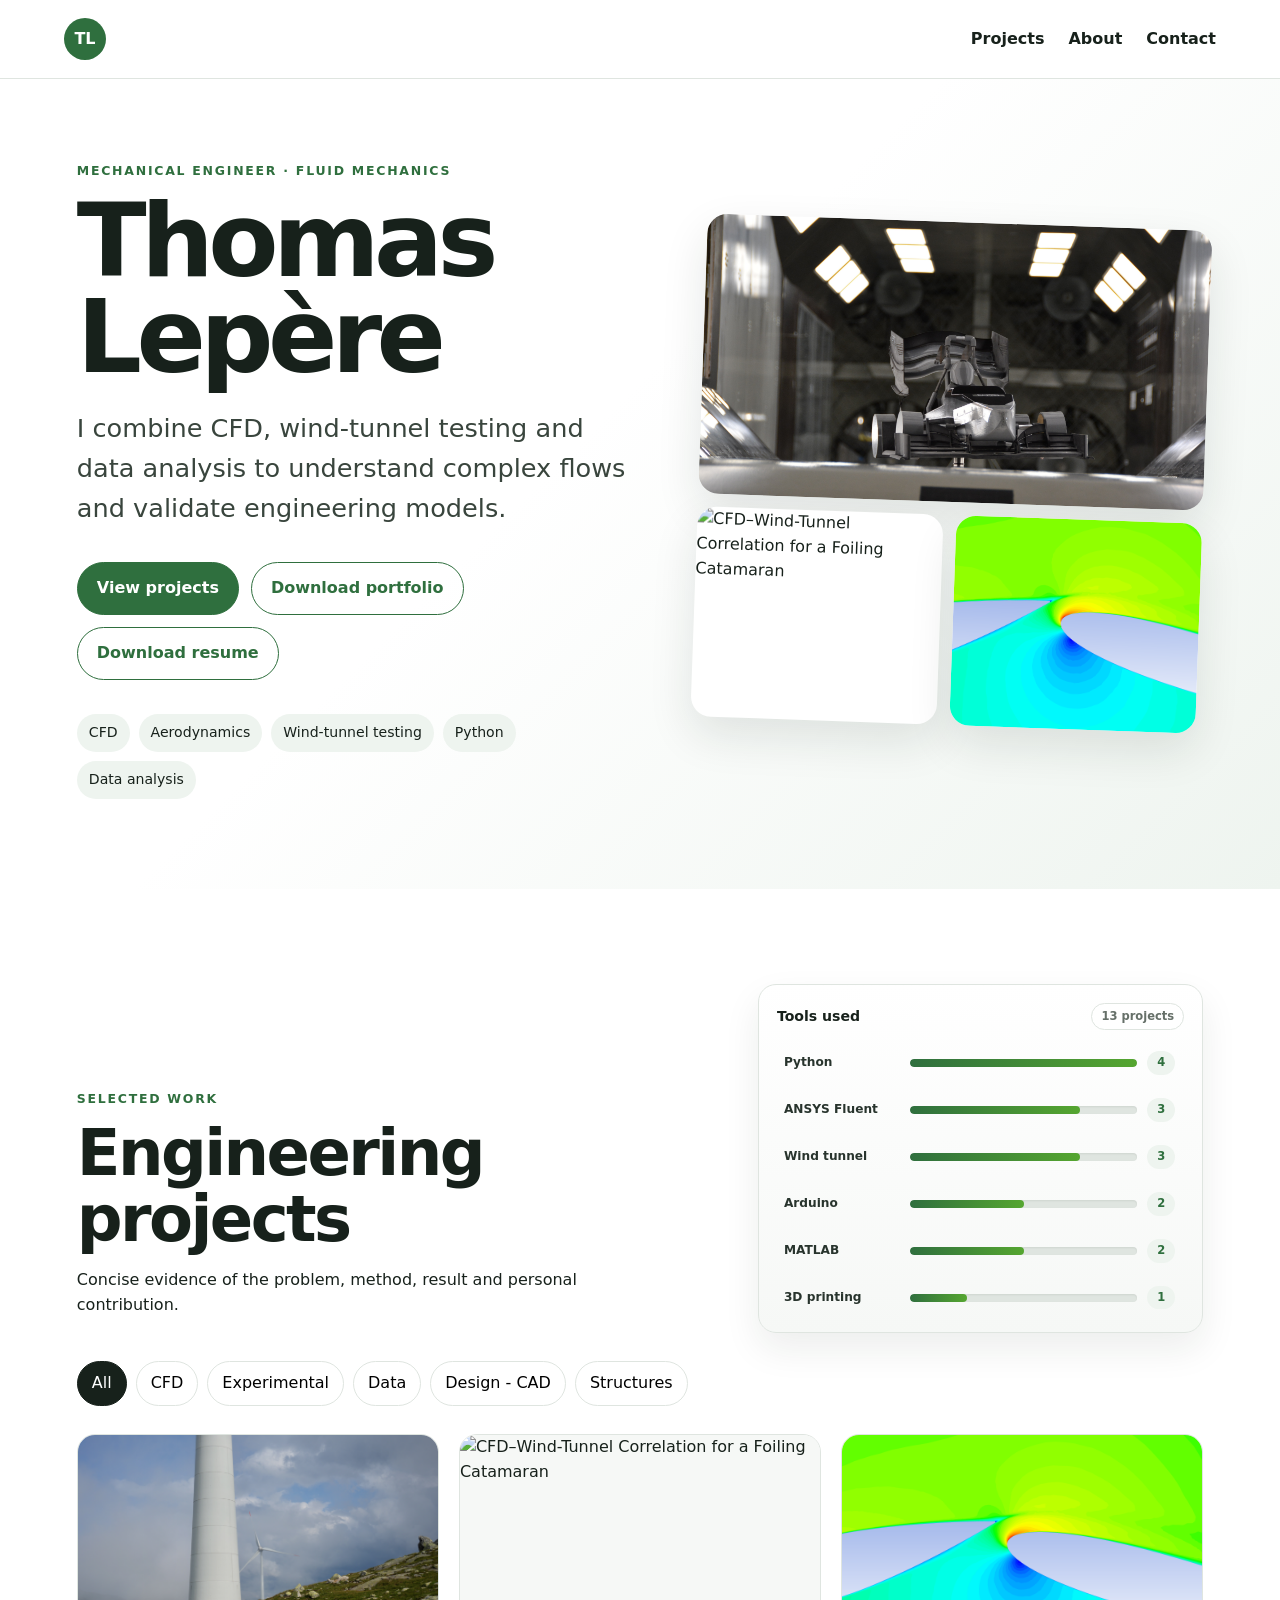
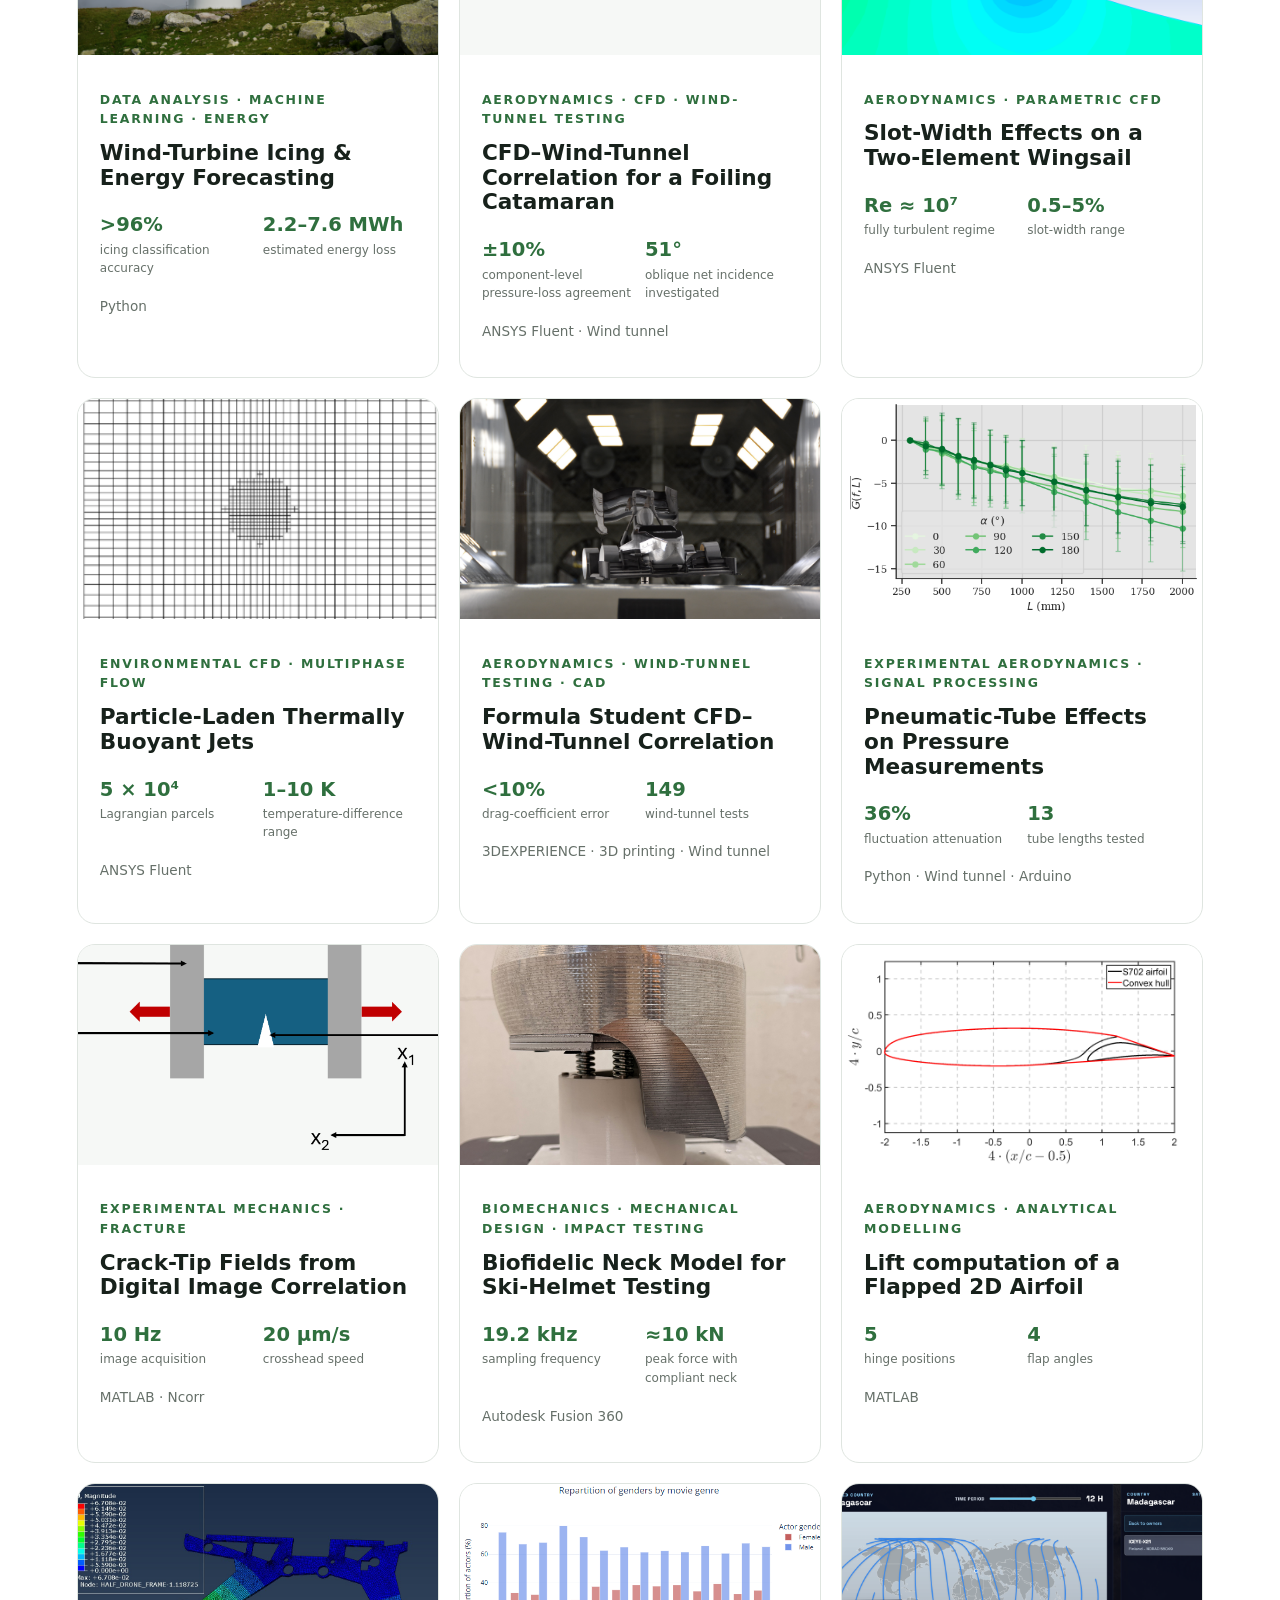
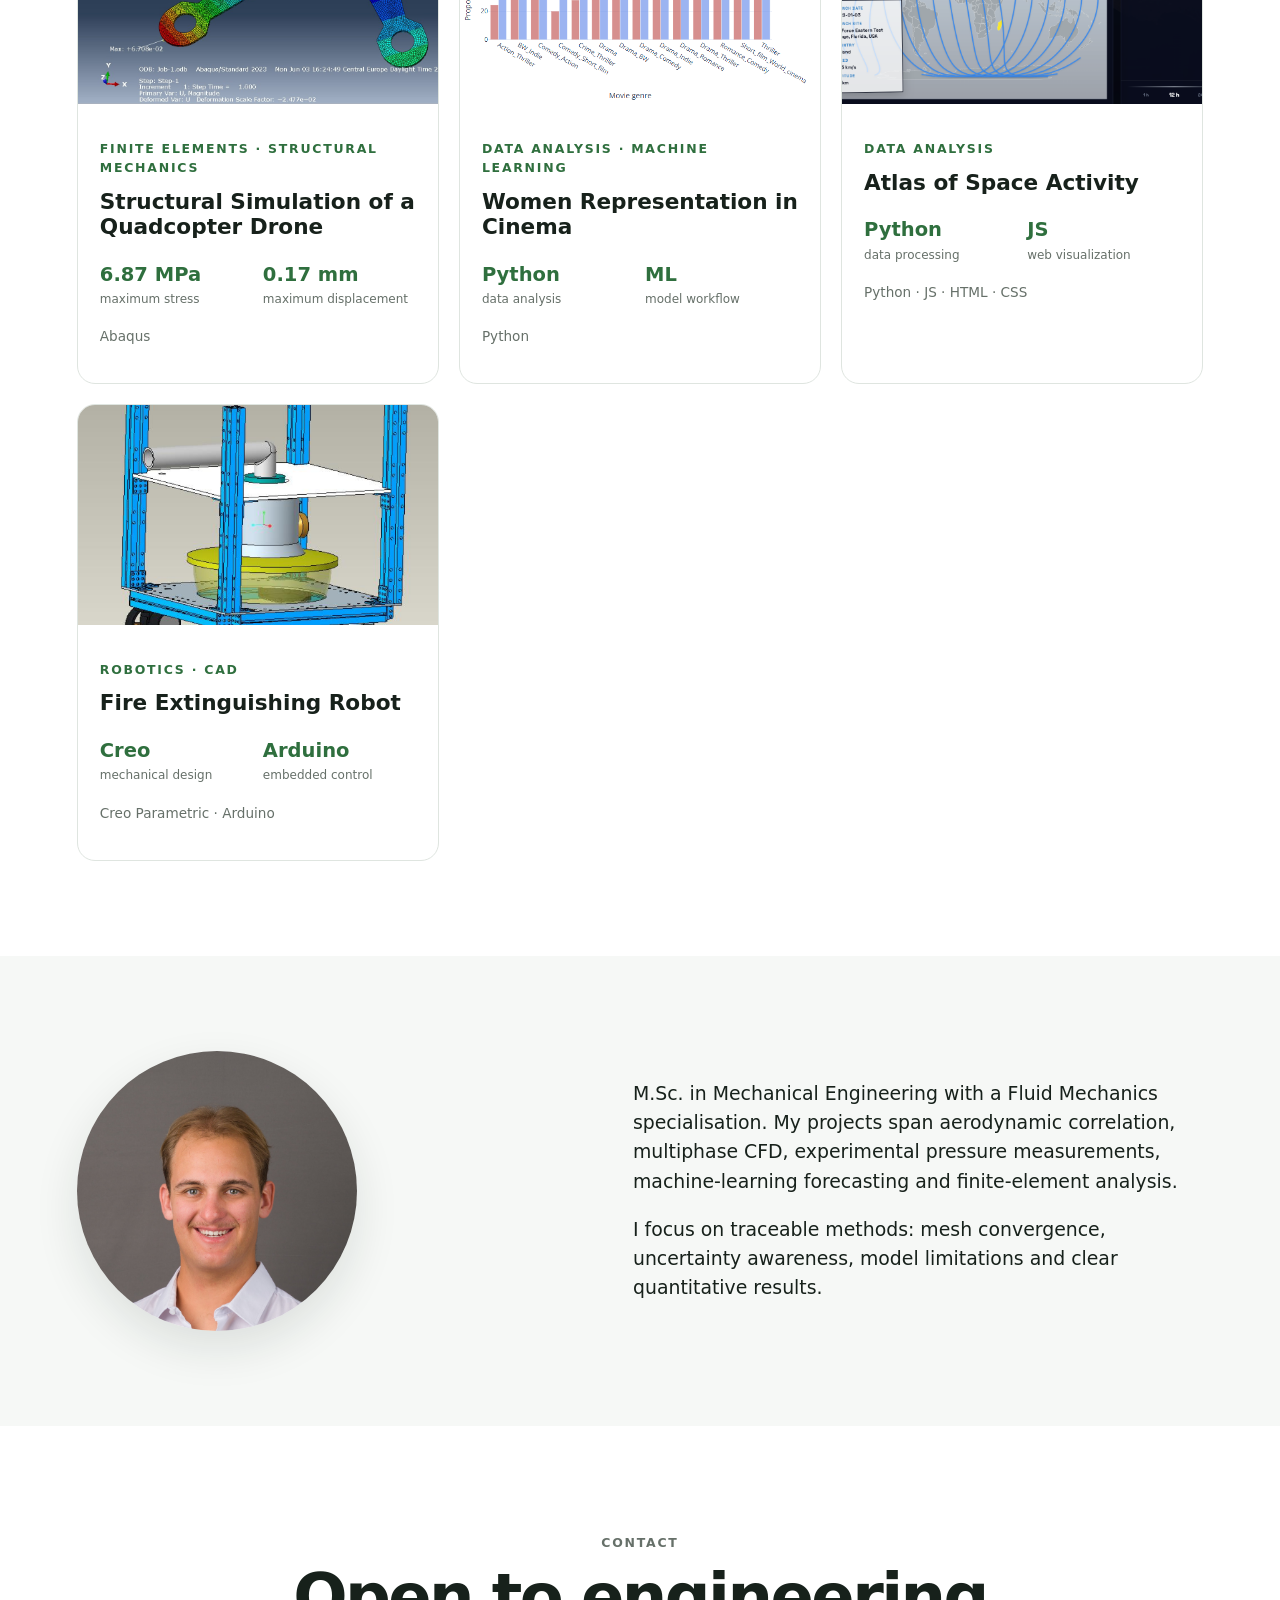
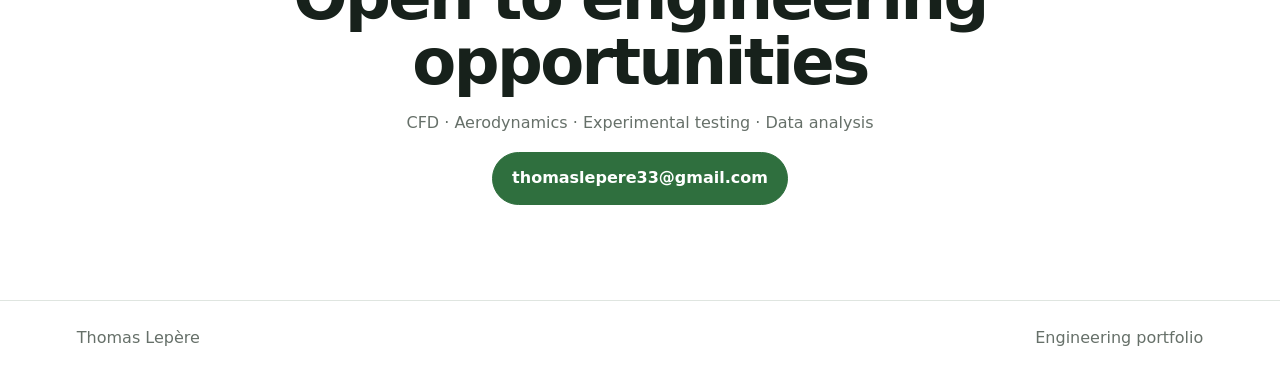
==== commit ac3dd353: "modified skills" ====
--- a/index.html
+++ b/index.html
@@ -68,28 +68,28 @@
         </div>
       </section>
 
-      <section id="projects" class="section">
-        <div class="projects-intro">
-          <div class="section-heading">
-            <p class="eyebrow">Selected work</p>
-            <h2>Engineering projects</h2>
-            <p>
-              Concise evidence of the problem, method, result and personal
-              contribution.
-            </p>
-          </div>
-
-          <aside
-            class="tools-chart"
-            aria-labelledby="tools-chart-title"
-          >
-            <div class="tools-chart-heading">
-              <p id="tools-chart-title">Tools used</p>
-              <span class="tools-chart-count"></span>
-            </div>
-            <div class="tools-chart-bars"></div>
-          </aside>
-        </div>
+      <section id="projects" class="section">
+        <div class="projects-intro">
+          <div class="section-heading">
+            <p class="eyebrow">Selected work</p>
+            <h2>Engineering projects</h2>
+            <p>
+              Concise evidence of the problem, method, result and personal
+              contribution.
+            </p>
+          </div>
+
+          <aside
+            class="tools-chart"
+            aria-labelledby="tools-chart-title"
+          >
+            <div class="tools-chart-heading">
+              <p id="tools-chart-title">Tools used</p>
+              <span class="tools-chart-count"></span>
+            </div>
+            <div class="tools-chart-bars"></div>
+          </aside>
+        </div>
 
         <div class="filters">
           <button class="active" data-filter="all">All</button>
@@ -146,7 +146,7 @@
                   <span><strong>±10%</strong>component-level pressure-loss agreement</span>
                   <span><strong>51°</strong>oblique net incidence investigated</span>
                 </div>
-                <p class="tools">ANSYS Fluent · Python</p>
+                <p class="tools">ANSYS Fluent · Wind tunnel</p>
               </div>
             </button>
           </article>
@@ -171,7 +171,7 @@
                   <span><strong>Re ≈ 10⁷</strong>fully turbulent regime</span>
                   <span><strong>0.5–5%</strong>slot-width range</span>
                 </div>
-                <p class="tools">ANSYS Fluent · Python</p>
+                <p class="tools">ANSYS Fluent</p>
               </div>
             </button>
           </article>
@@ -196,12 +196,12 @@
                   <span><strong>5 × 10⁴</strong>Lagrangian parcels</span>
                   <span><strong>1–10 K</strong>temperature-difference range</span>
                 </div>
-                <p class="tools">ANSYS Fluent · Python</p>
+                <p class="tools">ANSYS Fluent</p>
               </div>
             </button>
           </article>
 
-          <article class="project-card" data-category="aerodynamics · wind-tunnel testing · cad · experimental">
+          <article class="project-card" data-category="aerodynamics · wind-tunnel testing · cad · experimental">
             <button
               class="card-open"
               data-project="formula-student"
@@ -221,7 +221,7 @@
                   <span><strong><10%</strong>drag-coefficient error</span>
                   <span><strong>149</strong>wind-tunnel tests</span>
                 </div>
-                <p class="tools">3DEXPERIENCE · 3D printing · Python</p>
+                <p class="tools">3DEXPERIENCE · 3D printing · Wind tunnel</p>
               </div>
             </button>
           </article>
@@ -246,7 +246,7 @@
                   <span><strong>36%</strong>fluctuation attenuation</span>
                   <span><strong>13</strong>tube lengths tested</span>
                 </div>
-                <p class="tools">Python</p>
+                <p class="tools">Python · Wind tunnel · Arduino</p>
               </div>
             </button>
           </article>
@@ -296,7 +296,7 @@
                   <span><strong>19.2 kHz</strong>sampling frequency</span>
                   <span><strong>≈10 kN</strong>peak force with compliant neck</span>
                 </div>
-                <p class="tools">Autodesk Fusion 360 · Python</p>
+                <p class="tools">Autodesk Fusion 360</p>
               </div>
             </button>
           </article>
@@ -346,7 +346,7 @@
                   <span><strong>6.87 MPa</strong>maximum stress</span>
                   <span><strong>0.17 mm</strong>maximum displacement</span>
                 </div>
-                <p class="tools">Abaqus · Python · Excel</p>
+                <p class="tools">Abaqus</p>
               </div>
             </button>
           </article>
@@ -470,9 +470,9 @@
       <section class="project-detail" id="wind-turbine-icing" hidden>
         <button class="detail-close" aria-label="Close project">×</button>
         <div class="detail-header">
-          <p class="eyebrow">Data analysis · Machine learning · Energy</p>
+          <p class="eyebrow" data-project-meta="eyebrow"></p>
           <h2>Wind-Turbine Icing & Energy Forecasting</h2>
-          <p class="tools">Python</p>
+          <p class="tools" data-project-meta="tools"></p>
           <div class="detail-actions">
             <a
               class="button primary"
@@ -567,9 +567,9 @@
       <section class="project-detail" id="tf35-correlation" hidden>
         <button class="detail-close" aria-label="Close project">×</button>
         <div class="detail-header">
-          <p class="eyebrow">Aerodynamics · CFD · Wind-tunnel testing</p>
+          <p class="eyebrow" data-project-meta="eyebrow"></p>
           <h2>CFD–Wind-Tunnel Correlation for a Foiling Catamaran</h2>
-          <p class="tools">ANSYS Fluent · Python</p>
+          <p class="tools" data-project-meta="tools"></p>
         </div>
         <div class="detail-metrics">
           <div>
@@ -654,9 +654,9 @@
       <section class="project-detail" id="wingsail-slot" hidden>
         <button class="detail-close" aria-label="Close project">×</button>
         <div class="detail-header">
-          <p class="eyebrow">Aerodynamics · Parametric CFD</p>
+          <p class="eyebrow" data-project-meta="eyebrow"></p>
           <h2>Slot-Width Effects on a Two-Element Wingsail</h2>
-          <p class="tools">ANSYS Fluent · Python</p>
+          <p class="tools" data-project-meta="tools"></p>
           <div class="detail-actions">
             <a
               class="button primary"
@@ -704,8 +704,7 @@
           <div>
             <h3>My contribution</h3>
             <p>
-              Geometry parameterisation, convergence studies, CFD campaign and
-              aerodynamic post-processing.
+              Geometry parameterisation, convergence studies, CFD campaign.
             </p>
           </div>
         </div>
@@ -751,9 +750,9 @@
       <section class="project-detail" id="particle-jet" hidden>
         <button class="detail-close" aria-label="Close project">×</button>
         <div class="detail-header">
-          <p class="eyebrow">Environmental CFD · Multiphase flow</p>
+          <p class="eyebrow" data-project-meta="eyebrow"></p>
           <h2>Particle-Laden Thermally Buoyant Jets</h2>
-          <p class="tools">ANSYS Fluent · Python</p>
+          <p class="tools" data-project-meta="tools"></p>
           <div class="detail-actions">
             <a
               class="button primary"
@@ -847,9 +846,9 @@
       <section class="project-detail" id="formula-student" hidden>
         <button class="detail-close" aria-label="Close project">×</button>
         <div class="detail-header">
-          <p class="eyebrow">Aerodynamics · Wind-tunnel testing · CAD</p>
+          <p class="eyebrow" data-project-meta="eyebrow"></p>
           <h2>Formula Student CFD–Wind-Tunnel Correlation</h2>
-          <p class="tools">3DEXPERIENCE · 3D printing · Python</p>
+          <p class="tools" data-project-meta="tools"></p>
         </div>
         <div class="detail-metrics">
           <div>
@@ -925,9 +924,9 @@
       <section class="project-detail" id="pneumatic-tubes" hidden>
         <button class="detail-close" aria-label="Close project">×</button>
         <div class="detail-header">
-          <p class="eyebrow">Experimental aerodynamics · Signal processing</p>
+          <p class="eyebrow" data-project-meta="eyebrow"></p>
           <h2>Pneumatic-Tube Effects on Pressure Measurements</h2>
-          <p class="tools">Python</p>
+          <p class="tools" data-project-meta="tools"></p>
           <div class="detail-actions">
             <a
               class="button primary"
@@ -1037,9 +1036,9 @@
       <section class="project-detail" id="dic-crack" hidden>
         <button class="detail-close" aria-label="Close project">×</button>
         <div class="detail-header">
-          <p class="eyebrow">Experimental mechanics · Fracture</p>
+          <p class="eyebrow" data-project-meta="eyebrow"></p>
           <h2>Crack-Tip Fields from Digital Image Correlation</h2>
-          <p class="tools">MATLAB · Ncorr</p>
+          <p class="tools" data-project-meta="tools"></p>
           <div class="detail-actions">
             <a
               class="button primary"
@@ -1135,9 +1134,9 @@
       <section class="project-detail" id="helmet-neck" hidden>
         <button class="detail-close" aria-label="Close project">×</button>
         <div class="detail-header">
-          <p class="eyebrow">Biomechanics · Mechanical design · Impact testing</p>
+          <p class="eyebrow" data-project-meta="eyebrow"></p>
           <h2>Biofidelic Neck Model for Ski-Helmet Testing</h2>
-          <p class="tools">Autodesk Fusion 360 · Python</p>
+          <p class="tools" data-project-meta="tools"></p>
           <div class="detail-actions">
             <a
               class="button primary"
@@ -1219,9 +1218,9 @@
       <section class="project-detail" id="thin-airfoil" hidden>
         <button class="detail-close" aria-label="Close project">×</button>
         <div class="detail-header">
-          <p class="eyebrow">Aerodynamics · Analytical modelling</p>
+          <p class="eyebrow" data-project-meta="eyebrow"></p>
           <h2>Lift and Drag of a Flapped 2D Airfoil</h2>
-          <p class="tools">MATLAB</p>
+          <p class="tools" data-project-meta="tools"></p>
         </div>
         <div class="detail-metrics">
           <div>
@@ -1300,9 +1299,9 @@
       <section class="project-detail" id="drone-fea" hidden>
         <button class="detail-close" aria-label="Close project">×</button>
         <div class="detail-header">
-          <p class="eyebrow">Finite elements · Structural mechanics</p>
+          <p class="eyebrow" data-project-meta="eyebrow"></p>
           <h2>Structural Simulation of a Quadcopter Drone</h2>
-          <p class="tools">Abaqus · Python · Excel</p>
+          <p class="tools" data-project-meta="tools"></p>
           <div class="detail-actions">
             <a
               class="button primary"
@@ -1350,7 +1349,7 @@
           <div>
             <h3>My contribution</h3>
             <p>
-              Load-case definition, FE modelling, convergence studies and
+              Finite element modelling, convergence studies and
               structural-margin assessment.
             </p>
           </div>
@@ -1383,9 +1382,9 @@
       <section class="project-detail" id="women-representation-cinema" hidden>
         <button class="detail-close" aria-label="Close project">×</button>
         <div class="detail-header">
-          <p class="eyebrow">Data analysis · Machine learning</p>
+          <p class="eyebrow" data-project-meta="eyebrow"></p>
           <h2>Women Representation in Cinema</h2>
-          <p class="tools">Python</p>
+          <p class="tools" data-project-meta="tools"></p>
           <div class="detail-actions">
             <a
               class="button primary"
@@ -1450,9 +1449,9 @@
       <section class="project-detail" id="atlas-space-activity" hidden>
         <button class="detail-close" aria-label="Close project">×</button>
         <div class="detail-header">
-          <p class="eyebrow">Data analysis</p>
+          <p class="eyebrow" data-project-meta="eyebrow"></p>
           <h2>Atlas of Space Activity</h2>
-          <p class="tools">Python · JS · HTML · CSS</p>
+          <p class="tools" data-project-meta="tools"></p>
           <div class="detail-actions">
             <a
               class="button primary"
@@ -1517,9 +1516,9 @@
       <section class="project-detail" id="fire-extinguishing-robot" hidden>
         <button class="detail-close" aria-label="Close project">×</button>
         <div class="detail-header">
-          <p class="eyebrow">Robotics · CAD</p>
+          <p class="eyebrow" data-project-meta="eyebrow"></p>
           <h2>Fire Extinguishing Robot</h2>
-          <p class="tools">Creo Parametric · Arduino</p>
+          <p class="tools" data-project-meta="tools"></p>
         </div>
         <div class="detail-metrics">
           <div>
